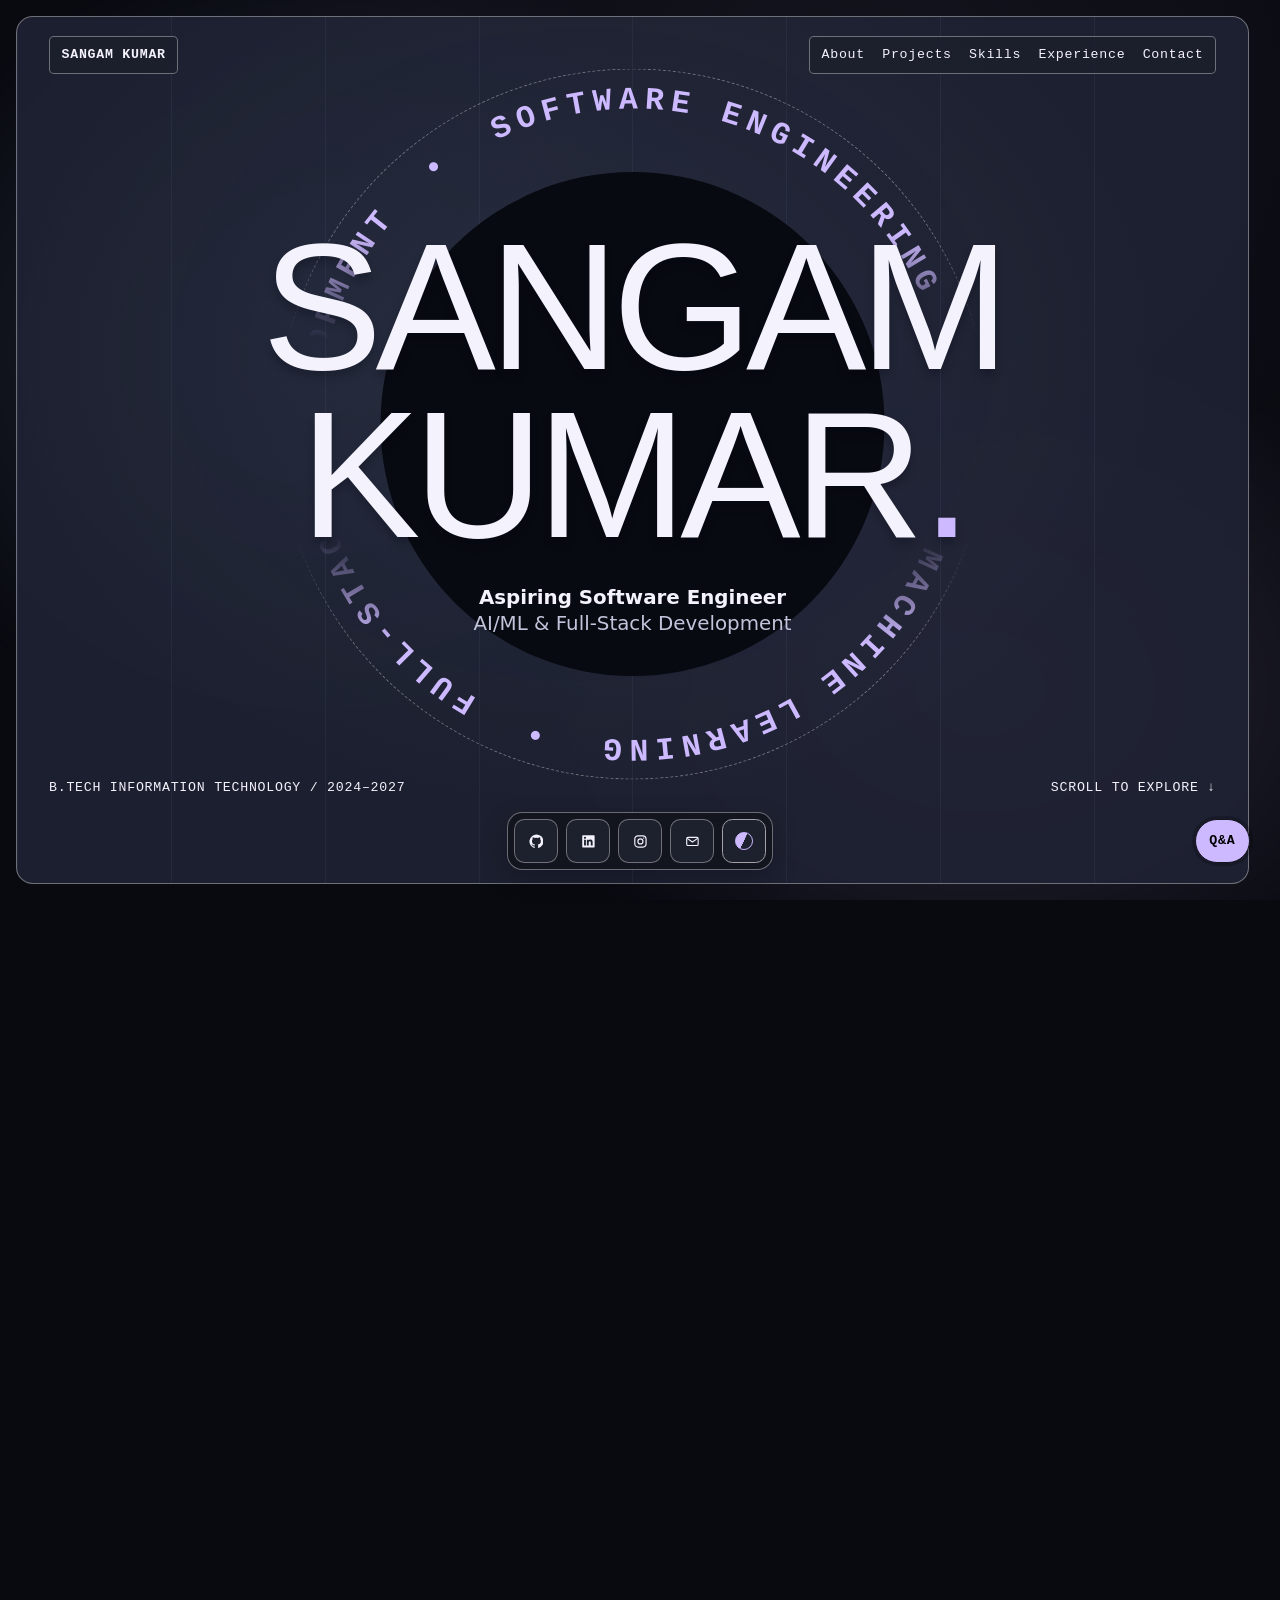
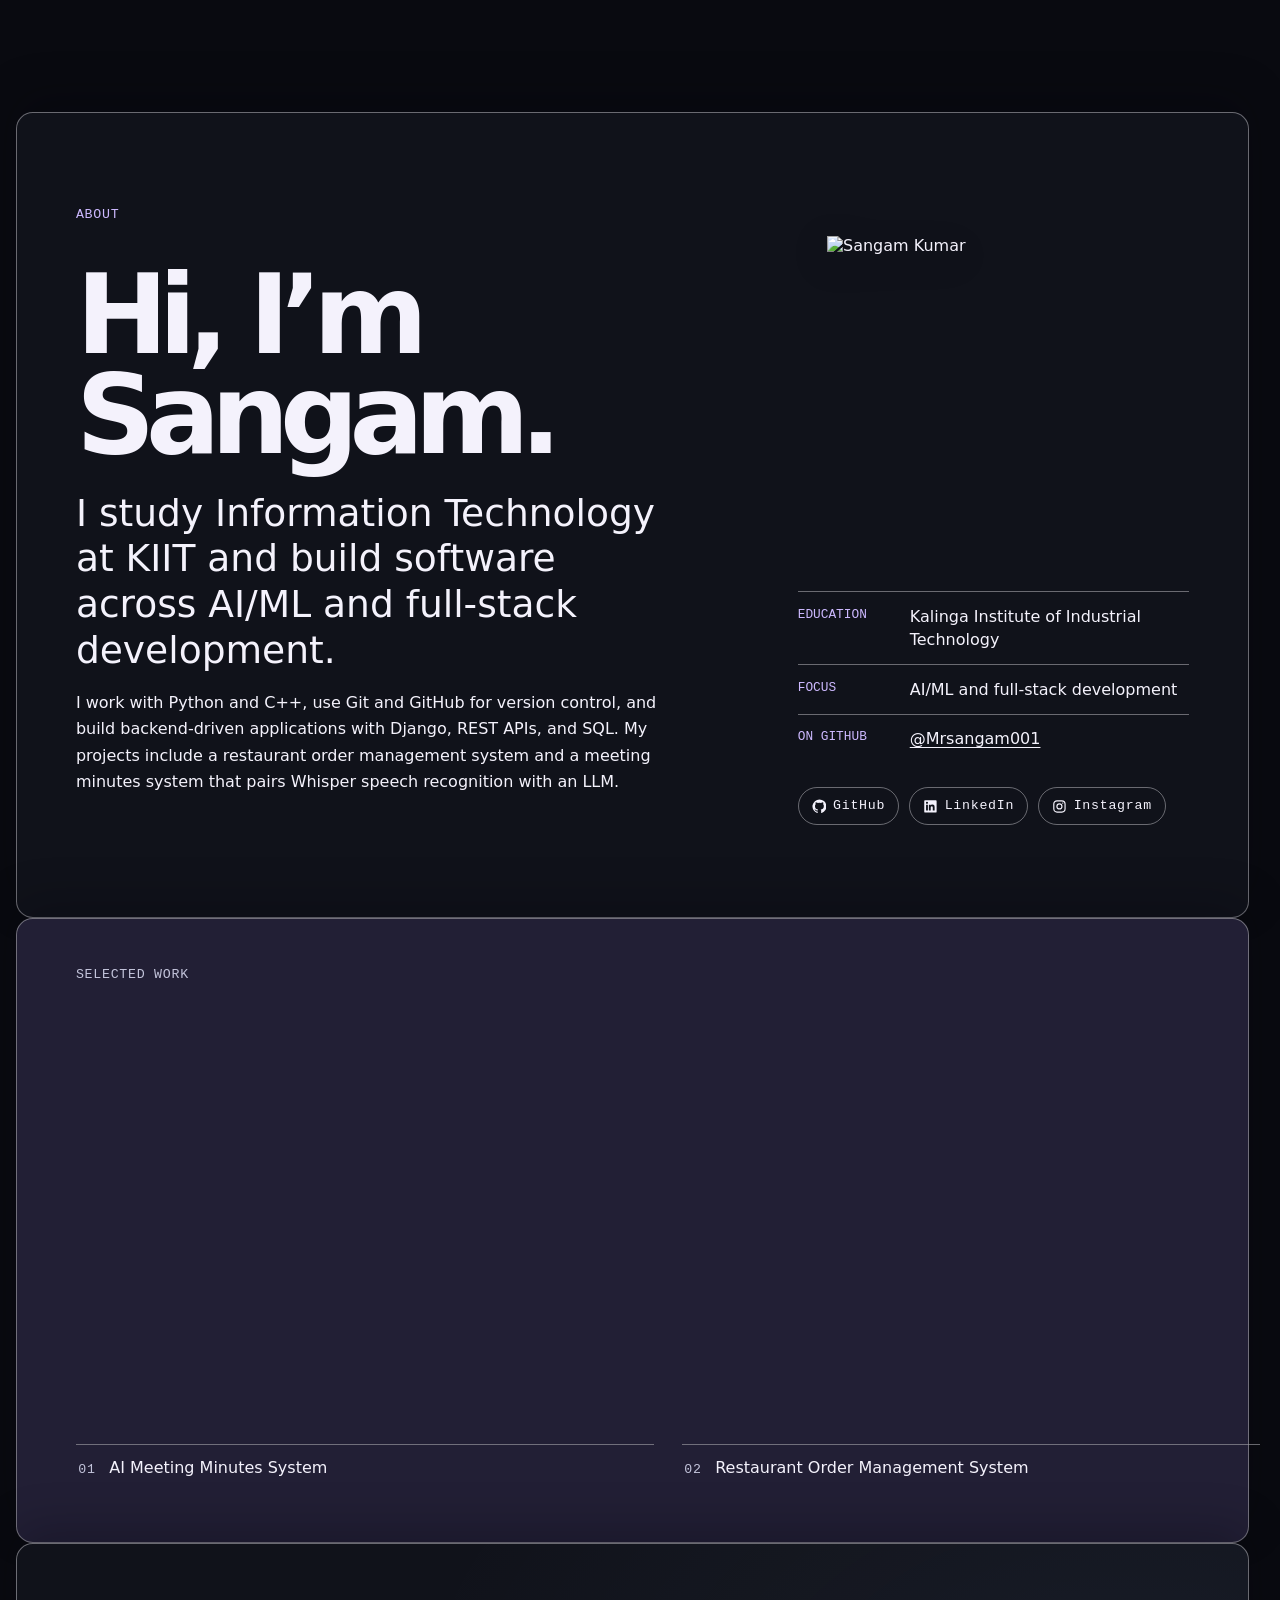
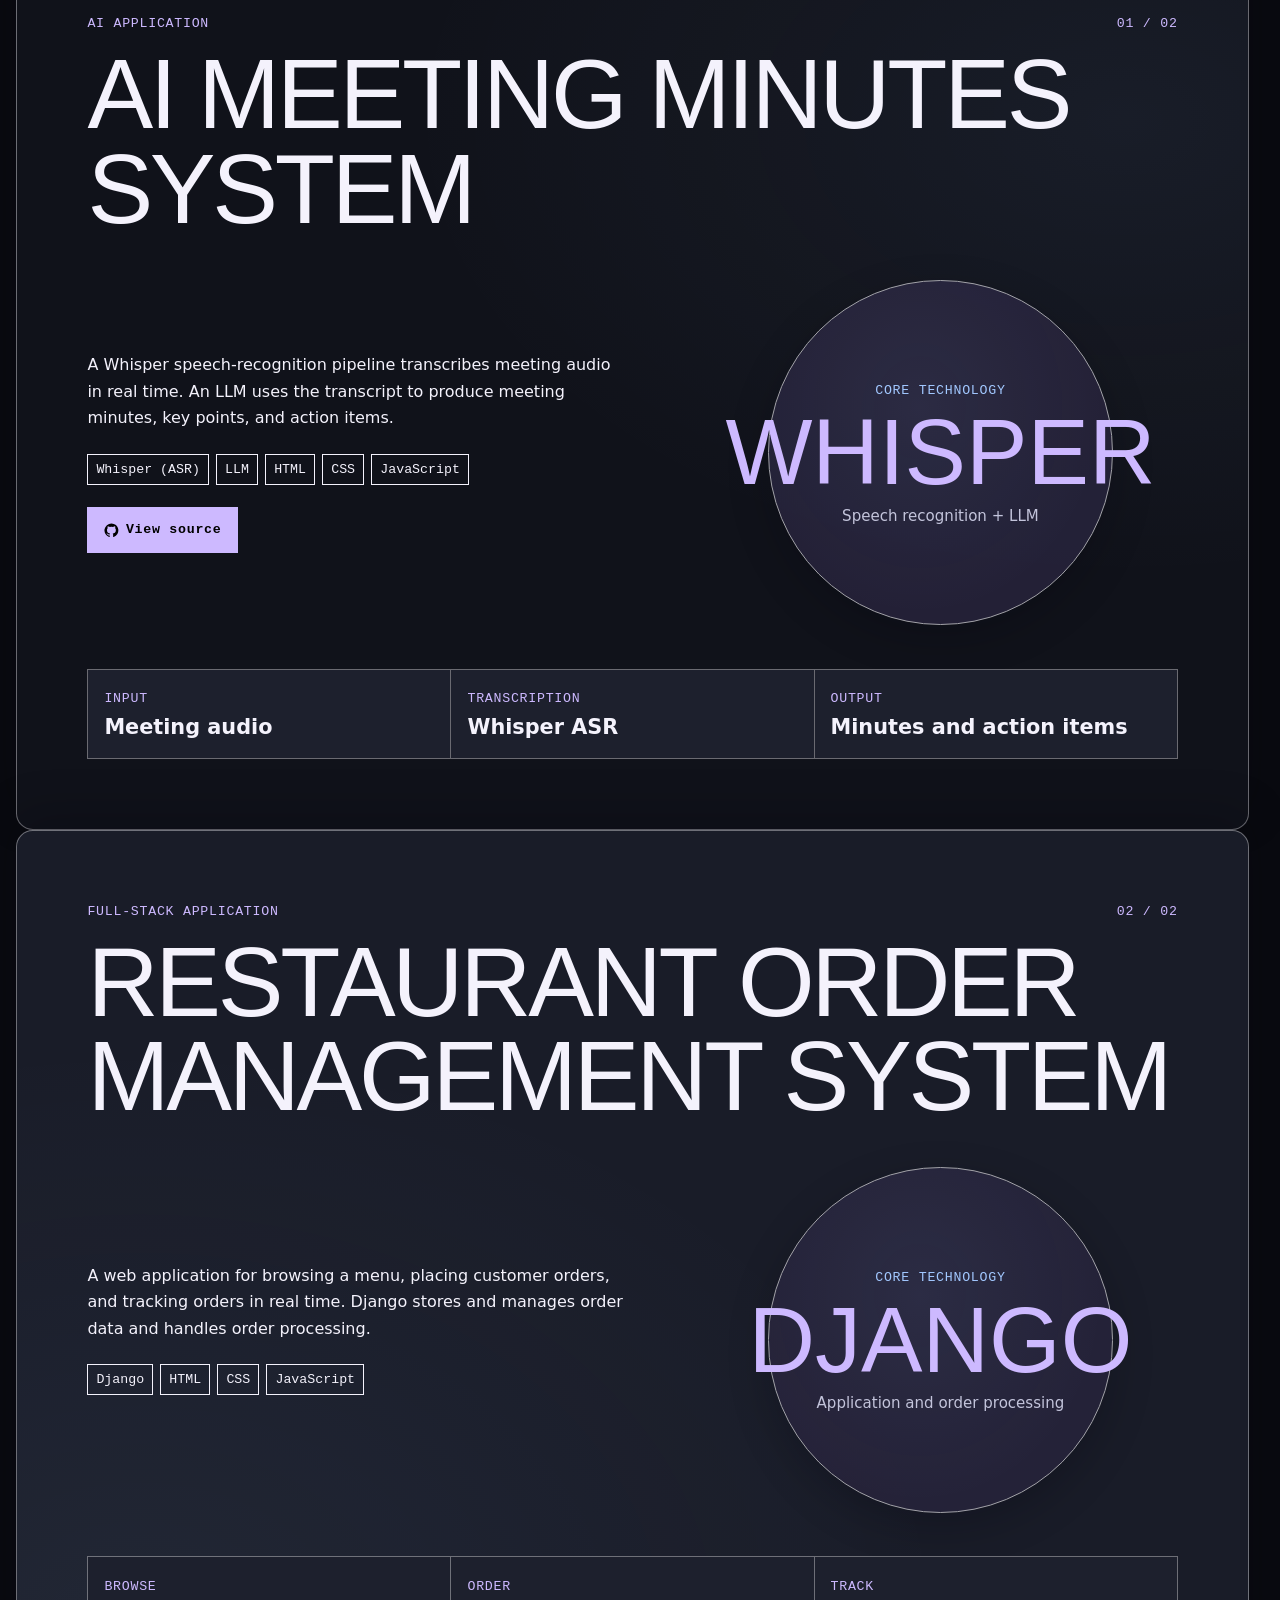
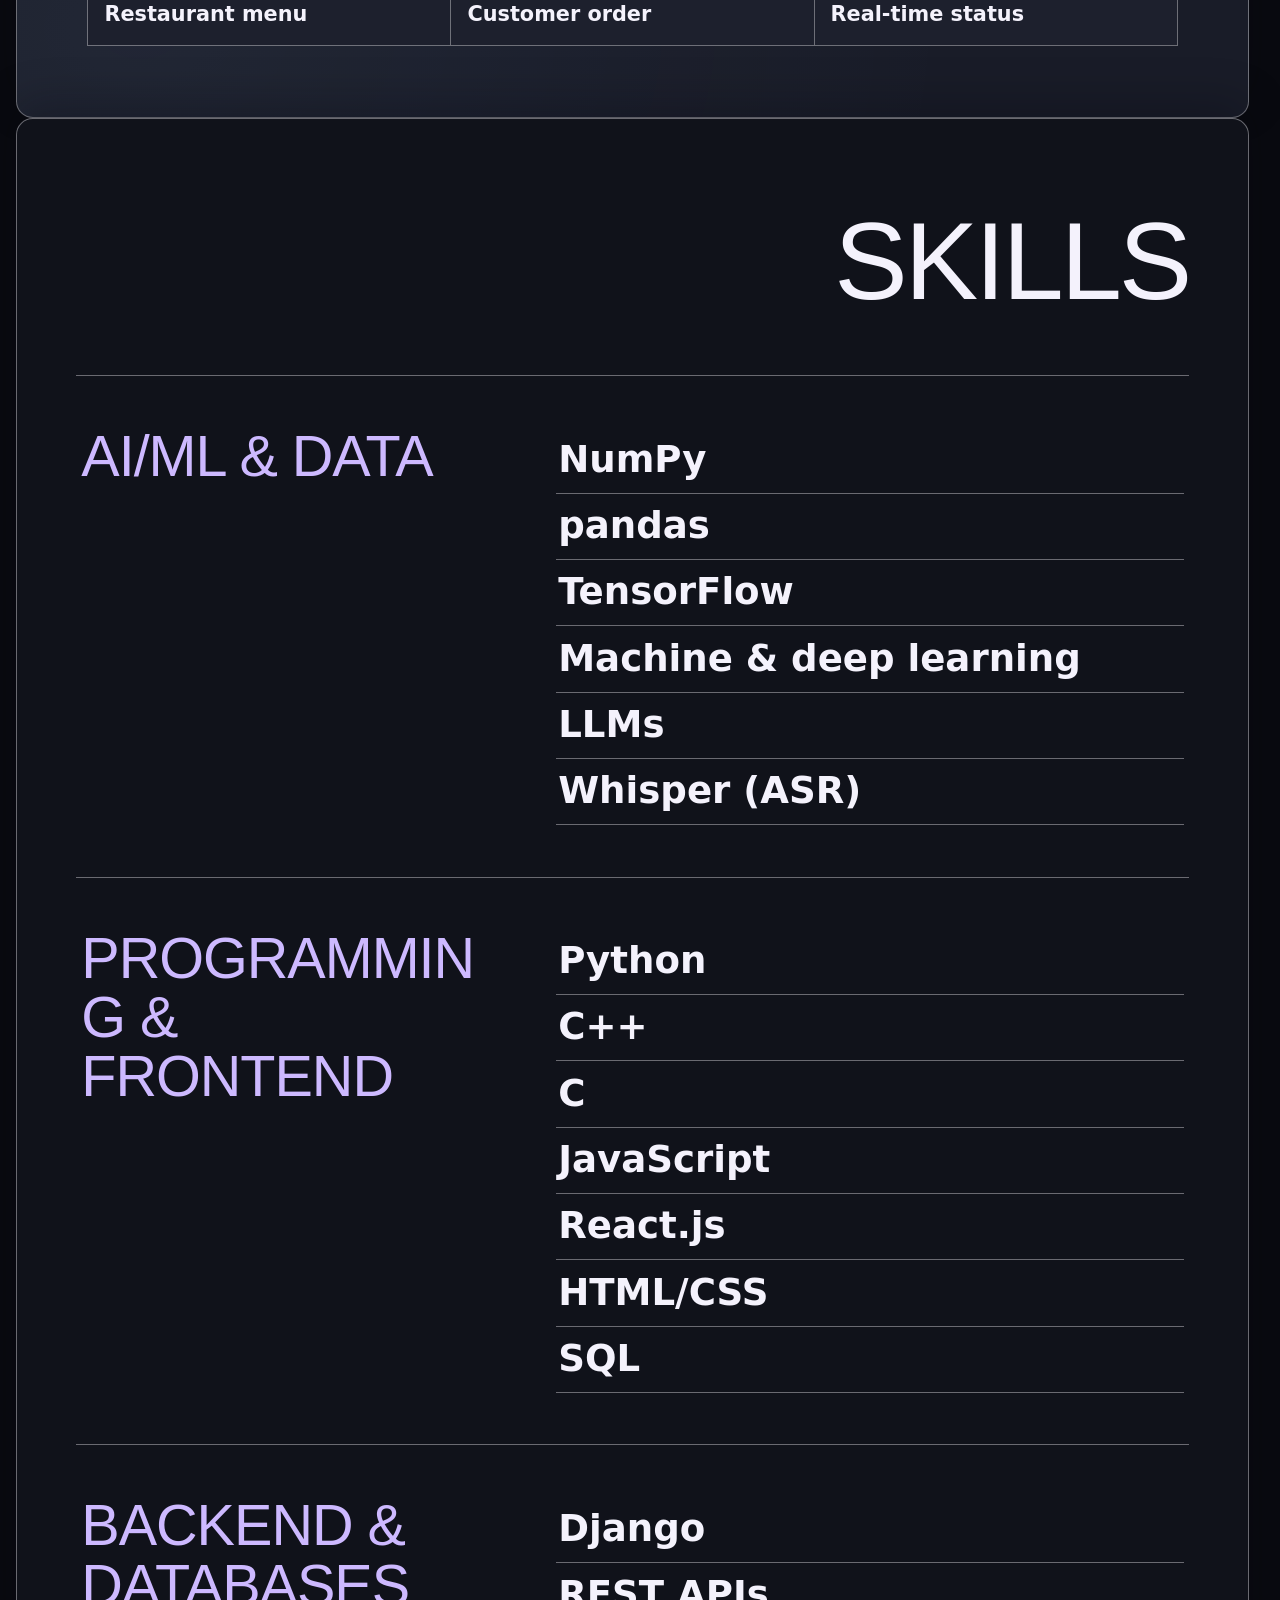
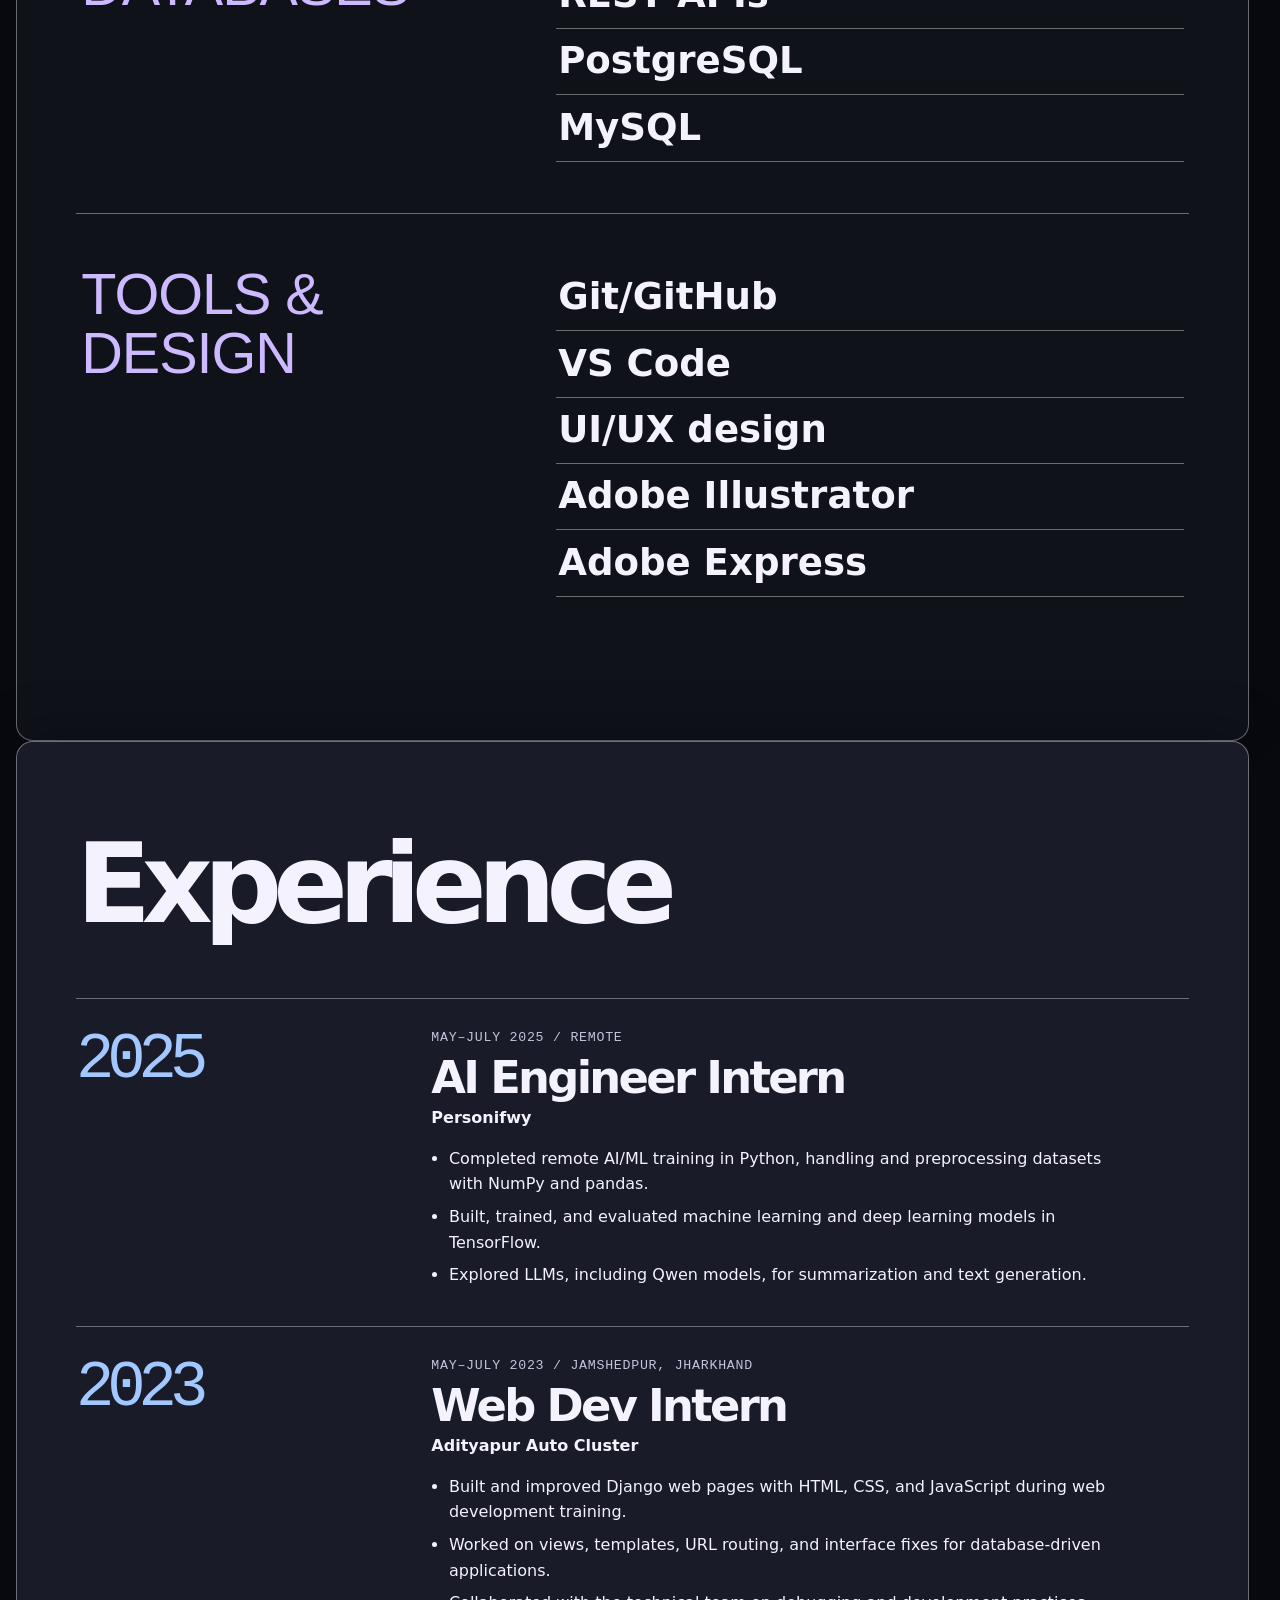
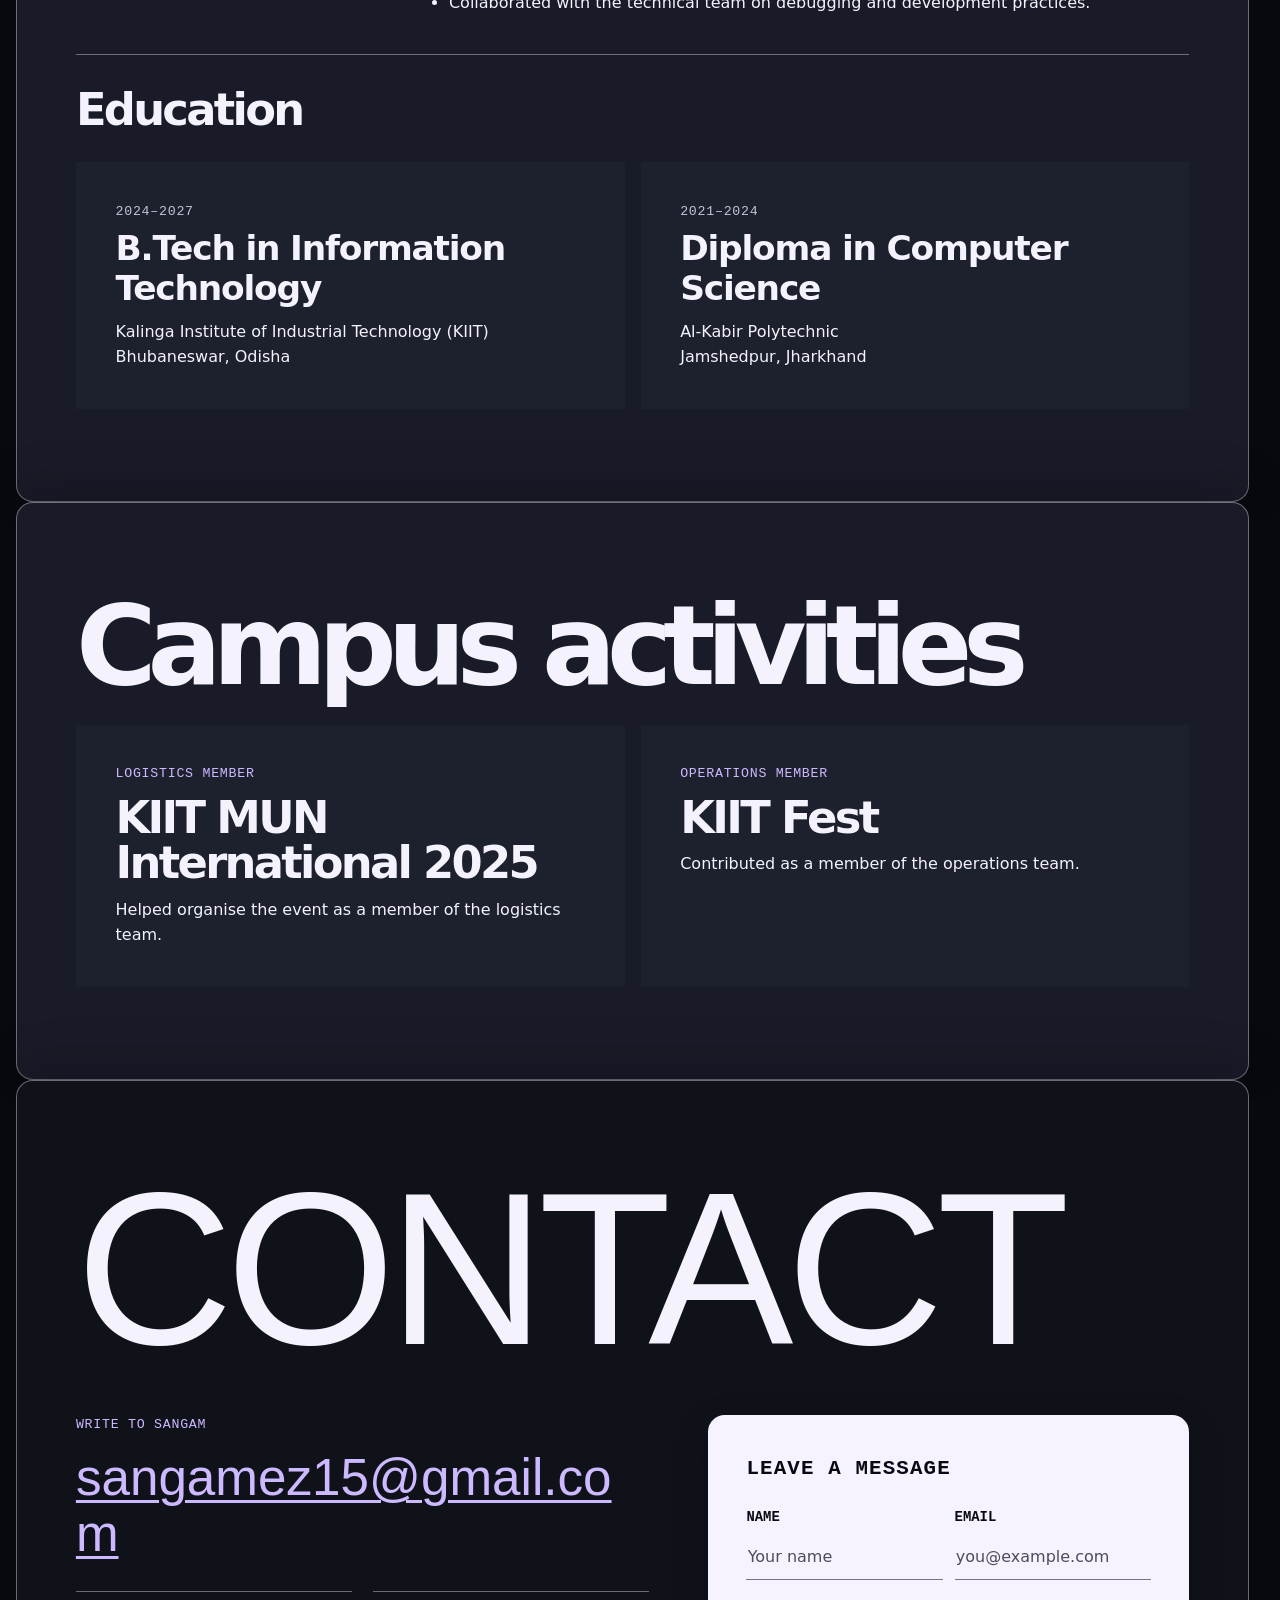
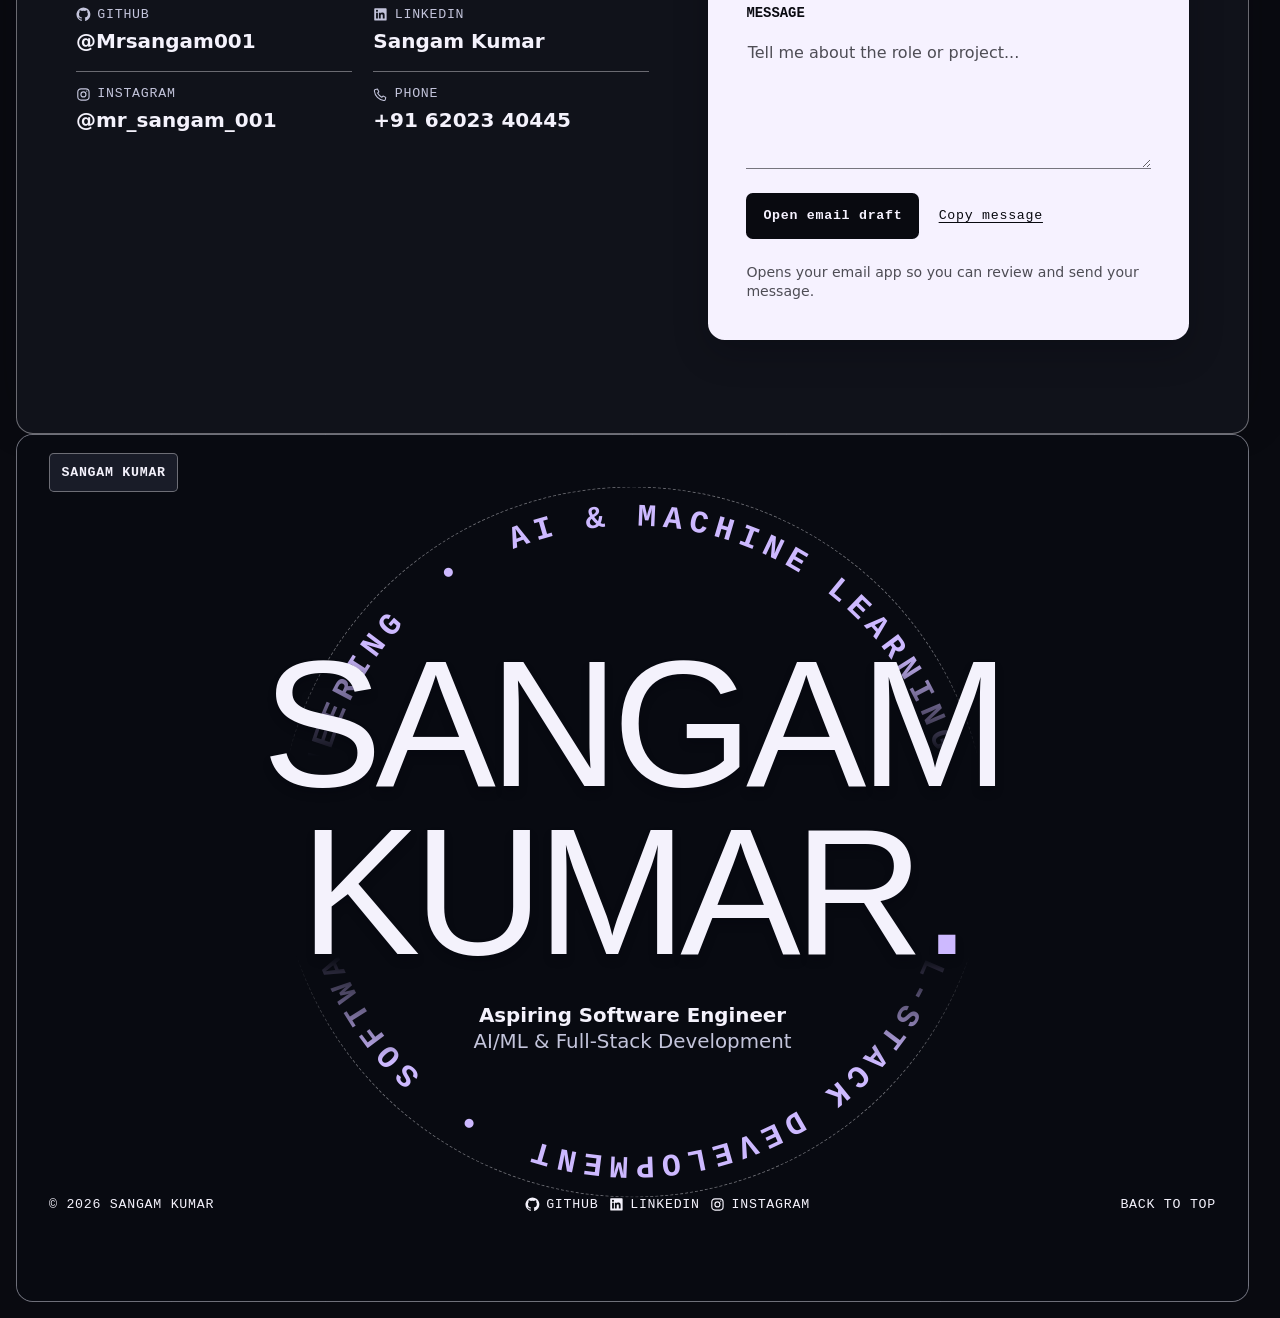
==== index.html @ 29f89be5 "Add files via upload" ====
<!doctype html>
<html lang="en">
<head>
  <meta charset="utf-8">
  <meta name="viewport" content="width=device-width, initial-scale=1, viewport-fit=cover">
  <meta name="theme-color" content="#090a10">
  <meta name="description" content="Portfolio of Sangam Kumar, an Information Technology student working on AI/ML and full-stack software.">
  <title>Sangam Kumar · Software Engineering Portfolio</title>
  <link rel="icon" type="image/png" href="favicon.png">
  <script src="theme-config.js"></script>
  <script src="theme-bootstrap.js"></script>
  <link rel="stylesheet" href="styles.css">
  <link rel="stylesheet" href="theme-settings.css">
  <script src="wallpaper-store.js" defer></script>
  <script src="wallpaper-palette.js" defer></script>
  <script src="animation-sound.js" defer></script>
  <script src="theme-settings.js" defer></script>
  <script src="music-player.js" defer></script>
  <script src="site.js" defer></script>
</head>
<body>
  <svg class="icon-definitions" xmlns="http://www.w3.org/2000/svg" aria-hidden="true">
    <symbol id="icon-github" viewBox="0 0 24 24">
      <path fill="currentColor" d="M12 .75A11.25 11.25 0 0 0 8.44 22.67c.56.1.77-.24.77-.54v-2.1c-3.13.68-3.79-1.33-3.79-1.33-.51-1.3-1.25-1.64-1.25-1.64-1.02-.7.08-.69.08-.69 1.13.08 1.72 1.16 1.72 1.16 1 1.72 2.63 1.22 3.27.93.1-.73.39-1.22.7-1.5-2.5-.29-5.13-1.25-5.13-5.56 0-1.23.44-2.23 1.15-3.01-.11-.29-.5-1.43.11-2.98 0 0 .95-.3 3.1 1.15a10.8 10.8 0 0 1 5.65 0c2.15-1.45 3.09-1.15 3.09-1.15.61 1.55.22 2.69.11 2.98.72.78 1.15 1.78 1.15 3.01 0 4.32-2.63 5.27-5.14 5.55.4.35.76 1.03.76 2.08v3.1c0 .3.2.65.78.54A11.25 11.25 0 0 0 12 .75Z"/>
    </symbol>
    <symbol id="icon-linkedin" viewBox="0 0 24 24">
      <path fill="currentColor" d="M20.45 2H3.55C2.7 2 2 2.67 2 3.5v17c0 .83.7 1.5 1.55 1.5h16.9c.86 0 1.55-.67 1.55-1.5v-17c0-.83-.69-1.5-1.55-1.5ZM7.92 18.74H4.96V9.19h2.96v9.55ZM6.44 7.88a1.72 1.72 0 1 1 0-3.44 1.72 1.72 0 0 1 0 3.44Zm12.32 10.86h-2.96v-4.65c0-1.11-.02-2.53-1.55-2.53-1.55 0-1.78 1.21-1.78 2.45v4.73H9.51V9.19h2.84v1.31h.04c.39-.75 1.36-1.54 2.8-1.54 3 0 3.57 1.98 3.57 4.55v5.23Z"/>
    </symbol>
    <symbol id="icon-instagram" viewBox="0 0 24 24">
      <rect x="2.9" y="2.9" width="18.2" height="18.2" rx="5.2" fill="none" stroke="currentColor" stroke-width="1.9"/>
      <circle cx="12" cy="12" r="4.05" fill="none" stroke="currentColor" stroke-width="1.9"/>
      <circle cx="17.35" cy="6.65" r="1.11" fill="currentColor"/>
    </symbol>
    <symbol id="icon-mail" viewBox="0 0 24 24">
      <rect x="2.75" y="5.5" width="18.5" height="13" rx="2.1" fill="none" stroke="currentColor" stroke-width="1.8"/>
      <path d="m3.5 7 8.5 6 8.5-6" fill="none" stroke="currentColor" stroke-width="1.8" stroke-linejoin="round"/>
    </symbol>
    <symbol id="icon-phone" viewBox="0 0 24 24">
      <path d="m4 4 3.2-.6 2.2 4.3-2 2.1a16.2 16.2 0 0 0 6.8 6.8l2-2 4.4 2.2L20 20a2.3 2.3 0 0 1-2.5 1.8A17.2 17.2 0 0 1 2.2 6.5 2.3 2.3 0 0 1 4 4Z" fill="none" stroke="currentColor" stroke-width="1.7" stroke-linejoin="round"/>
    </symbol>
  </svg>
  <div class="pointer-accent" aria-hidden="true" hidden></div>
  <div class="wallpaper-layer" aria-hidden="true"><div id="wallpaper-image"></div></div>
  <div class="theme-ambience" aria-hidden="true"></div>
  <a class="skip-link" href="#main">Skip to content</a>
  <main class="site-frame" id="main" tabindex="-1">
    <section class="hero-scene" id="top" aria-labelledby="name">
      <div class="hero" data-pointer-area>
        <header class="masthead">
          <a class="identity mono" href="#top">Sangam Kumar</a>
          <div class="masthead-actions">
            <nav class="desktop-nav mono" aria-label="Main navigation">
              <a href="#about">About</a>
              <a href="#projects">Projects</a>
              <a href="#skills">Skills</a>
              <a href="#experience">Experience</a>
              <a href="#contact">Contact</a>
            </nav>
            <details class="mobile-nav mono">
              <summary>Menu</summary>
              <nav aria-label="Mobile navigation">
                <a href="#about">About</a>
                <a href="#projects">Projects</a>
                <a href="#skills">Skills</a>
                <a href="#experience">Experience</a>
                <a href="#contact">Contact</a>
                <a class="social-link" href="https://github.com/Mrsangam001"><svg aria-hidden="true"><use href="#icon-github"></use></svg> GitHub</a>
                <a class="social-link" href="https://www.linkedin.com/in/sangam-kumar-7704ab2a8"><svg aria-hidden="true"><use href="#icon-linkedin"></use></svg> LinkedIn</a>
                <a class="social-link" href="https://www.instagram.com/mr_sangam_001/"><svg aria-hidden="true"><use href="#icon-instagram"></use></svg> Instagram</a>
              </nav>
            </details>
          </div>
        </header>
        <div class="hero-copy">
          <div class="hero-poster">
            <div class="hero-art" aria-hidden="true">
              <div class="hero-aperture"></div>
              <div class="hero-ring">
                <div class="ring-type" data-ring-text="SOFTWARE ENGINEERING  &bull;  AI &amp; MACHINE LEARNING  &bull;  FULL-STACK DEVELOPMENT  &bull;  "></div>
              </div>
            </div>
            <h1 id="name"><span>Sangam</span> <span>Kumar<span class="name-period" aria-hidden="true">.</span></span></h1>
          </div>
          <p class="hero-role">Aspiring Software Engineer<br><span>AI/ML &amp; Full-Stack Development</span></p>
        </div>
        <div class="hero-bottom mono">
          <span>B.Tech Information Technology <span class="year-range">/ 2024–2027</span></span>
          <a href="#about">Scroll to explore<span aria-hidden="true">&nbsp;↓</span></a>
        </div>
      </div>
    </section>

    <section class="chapter" id="about" aria-labelledby="about-title">
      <div class="about dark content-panel">
        <div class="section-label mono">About</div>
        <div class="about-grid">
          <div>
            <h2 id="about-title" class="section-title">Hi, I’m Sangam.</h2>
            <p class="lead">I study Information Technology at KIIT and build software across AI/ML and full-stack development.</p>
            <p>I work with Python and C++, use Git and GitHub for version control, and build backend-driven applications with Django, REST APIs, and SQL. My projects include a restaurant order management system and a meeting minutes system that pairs Whisper speech recognition with an LLM.</p>
          </div>
          <div class="about-side">
            <figure class="about-portrait">
              <img src="/assets/sangam-portrait.png" alt="Sangam Kumar" width="1254" height="1254" loading="eager" fetchpriority="high" decoding="async">
            </figure>
            <dl class="facts">
              <div><dt>Education</dt><dd>Kalinga Institute of Industrial Technology</dd></div>
              <div><dt>Focus</dt><dd>AI/ML and full-stack development</dd></div>
              <div><dt>On GitHub</dt><dd><a href="https://github.com/Mrsangam001">@Mrsangam001</a></dd></div>
            </dl>
            <nav class="link-row mono" aria-label="Professional profiles">
              <a class="social-link" href="https://github.com/Mrsangam001"><svg aria-hidden="true"><use href="#icon-github"></use></svg> GitHub</a>
              <a class="social-link" href="https://www.linkedin.com/in/sangam-kumar-7704ab2a8"><svg aria-hidden="true"><use href="#icon-linkedin"></use></svg> LinkedIn</a>
              <a class="social-link" href="https://www.instagram.com/mr_sangam_001/"><svg aria-hidden="true"><use href="#icon-instagram"></use></svg> Instagram</a>
            </nav>
          </div>
        </div>
      </div>
    </section>

    <section class="chapter" id="projects" aria-labelledby="projects-title">
      <div class="projects paper content-panel">
        <header class="project-entrance">
          <p class="section-label mono">Selected work</p>
          <h2 id="projects-title" class="project-title" aria-label="Projects"><span aria-hidden="true">P</span><span aria-hidden="true">r</span><span aria-hidden="true">o</span><span aria-hidden="true">j</span><span aria-hidden="true">e</span><span aria-hidden="true">c</span><span aria-hidden="true">t</span><span aria-hidden="true">s</span></h2>
          <nav aria-label="Project index" class="project-index">
            <a href="#meeting-minutes"><span class="mono">01</span> AI Meeting Minutes System</a>
            <a href="#restaurant-orders"><span class="mono">02</span> Restaurant Order Management System</a>
          </nav>
        </header>
      </div>
    </section>

    <section class="chapter project-chapter" id="meeting-minutes" aria-labelledby="meeting-title">
      <article class="project-panel content-panel" data-pointer-area>
        <header class="project-heading">
          <p class="mono project-type">AI application <span>01 / 02</span></p>
          <h3 id="meeting-title">AI Meeting Minutes System</h3>
        </header>
        <div class="project-copy">
          <p>A Whisper speech-recognition pipeline transcribes meeting audio in real time. An LLM uses the transcript to produce meeting minutes, key points, and action items.</p>
          <ul class="tags mono" aria-label="Technologies">
            <li>Whisper (ASR)</li><li>LLM</li><li>HTML</li><li>CSS</li><li>JavaScript</li>
          </ul>
          <a class="button mono social-link" href="https://github.com/Mrsangam001/AI_Meeting_Minutes"><svg aria-hidden="true"><use href="#icon-github"></use></svg> View source</a>
        </div>
        <figure class="project-emblem">
          <span class="mono">Core technology</span><strong>Whisper</strong><span>Speech recognition + LLM</span>
        </figure>
        <ol class="project-flow" aria-label="Meeting minutes workflow">
          <li><span class="mono">Input</span> Meeting audio</li>
          <li><span class="mono">Transcription</span> Whisper ASR</li>
          <li><span class="mono">Output</span> Minutes and action items</li>
        </ol>
      </article>
    </section>

    <section class="chapter project-chapter" id="restaurant-orders" aria-labelledby="restaurant-title">
      <article class="project-panel restaurant content-panel" data-pointer-area>
        <header class="project-heading">
          <p class="mono project-type">Full-stack application <span>02 / 02</span></p>
          <h3 id="restaurant-title">Restaurant Order Management System</h3>
        </header>
        <div class="project-copy">
          <p>A web application for browsing a menu, placing customer orders, and tracking orders in real time. Django stores and manages order data and handles order processing.</p>
          <ul class="tags mono" aria-label="Technologies">
            <li>Django</li><li>HTML</li><li>CSS</li><li>JavaScript</li>
          </ul>
        </div>
        <figure class="project-emblem">
          <span class="mono">Core technology</span><strong>Django</strong><span>Application and order processing</span>
        </figure>
        <ol class="project-flow" aria-label="Restaurant order workflow">
          <li><span class="mono">Browse</span> Restaurant menu</li>
          <li><span class="mono">Order</span> Customer order</li>
          <li><span class="mono">Track</span> Real-time status</li>
        </ol>
      </article>
    </section>

    <section class="chapter" id="skills" aria-labelledby="skills-title">
      <div class="skills dark content-panel">
        <h2 id="skills-title" class="section-title">Skills</h2>
        <div class="skill-grid" data-pointer-area>
          <section><h3 class="mono">AI/ML &amp; data</h3><ul><li>NumPy</li><li>pandas</li><li>TensorFlow</li><li>Machine &amp; deep learning</li><li>LLMs</li><li>Whisper (ASR)</li></ul></section>
          <section><h3 class="mono">Programming &amp; frontend</h3><ul><li>Python</li><li>C++</li><li>C</li><li>JavaScript</li><li>React.js</li><li>HTML/CSS</li><li>SQL</li></ul></section>
          <section><h3 class="mono">Backend &amp; databases</h3><ul><li>Django</li><li>REST APIs</li><li>PostgreSQL</li><li>MySQL</li></ul></section>
          <section><h3 class="mono">Tools &amp; design</h3><ul><li>Git/GitHub</li><li>VS Code</li><li>UI/UX design</li><li>Adobe Illustrator</li><li>Adobe Express</li></ul></section>
        </div>
      </div>
    </section>

    <section class="chapter" id="experience" aria-labelledby="experience-title">
      <div class="experience paper content-panel">
        <h2 id="experience-title" class="section-title">Experience</h2>
        <div class="timeline">
          <article class="timeline-entry">
            <p class="timeline-year mono" aria-hidden="true">2025</p>
            <div>
              <p class="mono date">May–July 2025 / Remote</p>
              <h3>AI Engineer Intern</h3>
              <p class="organization">Personifwy</p>
              <ul>
                <li>Completed remote AI/ML training in Python, handling and preprocessing datasets with NumPy and pandas.</li>
                <li>Built, trained, and evaluated machine learning and deep learning models in TensorFlow.</li>
                <li>Explored LLMs, including Qwen models, for summarization and text generation.</li>
              </ul>
            </div>
          </article>
          <article class="timeline-entry">
            <p class="timeline-year mono" aria-hidden="true">2023</p>
            <div>
              <p class="mono date">May–July 2023 / Jamshedpur, Jharkhand</p>
              <h3>Web Dev Intern</h3>
              <p class="organization">Adityapur Auto Cluster</p>
              <ul>
                <li>Built and improved Django web pages with HTML, CSS, and JavaScript during web development training.</li>
                <li>Worked on views, templates, URL routing, and interface fixes for database-driven applications.</li>
                <li>Collaborated with the technical team on debugging and development practices.</li>
              </ul>
            </div>
          </article>
        </div>
        <div class="education" id="education">
          <h3>Education</h3>
          <div class="education-grid">
            <article><p class="mono date">2024–2027</p><h4>B.Tech in Information Technology</h4><p>Kalinga Institute of Industrial Technology (KIIT)<br>Bhubaneswar, Odisha</p></article>
            <article><p class="mono date">2021–2024</p><h4>Diploma in Computer Science</h4><p>Al-Kabir Polytechnic<br>Jamshedpur, Jharkhand</p></article>
          </div>
        </div>
      </div>
    </section>

    <section class="chapter" id="activities" aria-labelledby="activities-title">
      <div class="achievements paper content-panel">
        <h2 class="section-title" id="activities-title">Campus activities</h2>
        <div class="activity-cards">
          <article><p class="mono">Logistics member</p><h3>KIIT MUN International 2025</h3><p>Helped organise the event as a member of the logistics team.</p></article>
          <article><p class="mono">Operations member</p><h3>KIIT Fest</h3><p>Contributed as a member of the operations team.</p></article>
        </div>
      </div>
    </section>

    <section class="chapter" id="contact" aria-labelledby="contact-title">
      <div class="contact dark content-panel">
        <h2 class="section-title contact-title" id="contact-title">Contact</h2>
        <div class="contact-grid">
          <div class="contact-direct">
            <p class="section-label mono">Write to Sangam</p>
            <a class="contact-email" href="mailto:sangamez15@gmail.com">sangamez15@gmail.com</a>
            <nav class="contact-links mono" aria-label="Contact links">
              <a href="https://github.com/Mrsangam001"><span class="social-link"><svg aria-hidden="true"><use href="#icon-github"></use></svg> GitHub</span><strong>@Mrsangam001</strong></a>
              <a href="https://www.linkedin.com/in/sangam-kumar-7704ab2a8"><span class="social-link"><svg aria-hidden="true"><use href="#icon-linkedin"></use></svg> LinkedIn</span><strong>Sangam Kumar</strong></a>
              <a href="https://www.instagram.com/mr_sangam_001/"><span class="social-link"><svg aria-hidden="true"><use href="#icon-instagram"></use></svg> Instagram</span><strong>@mr_sangam_001</strong></a>
              <a href="tel:+916202340445"><span class="social-link"><svg aria-hidden="true"><use href="#icon-phone"></use></svg> Phone</span><strong>+91 62023 40445</strong></a>
            </nav>
          </div>
          <form class="contact-form" id="contact-form" action="mailto:sangamez15@gmail.com" method="post" enctype="text/plain">
            <h3 class="mono">Leave a message</h3>
            <div class="paired-fields">
              <label>Name <input name="name" autocomplete="name" placeholder="Your name" required maxlength="100"></label>
              <label>Email <input name="email" type="email" autocomplete="email" placeholder="you@example.com" required maxlength="254"></label>
            </div>
            <label>Message <textarea name="message" rows="5" placeholder="Tell me about the role or project..." required maxlength="1800"></textarea></label>
            <div class="form-controls">
              <button class="button mono" type="submit">Open email draft</button>
              <button id="copy-message" class="text-button mono" type="button" hidden>Copy message</button>
            </div>
            <p class="form-note" id="form-status" role="status">Opens your email app so you can review and send your message.</p>
          </form>
        </div>
      </div>
    </section>

    <footer class="site-footer hero" id="end" aria-label="Closing panel" data-pointer-area>
      <div class="masthead"><span class="identity mono">Sangam Kumar</span></div>
      <div class="hero-copy" aria-hidden="true">
        <div class="hero-poster">
          <div class="hero-art" aria-hidden="true">
            <div class="hero-aperture"></div>
            <div class="hero-ring">
              <div class="ring-type" data-ring-text="SOFTWARE ENGINEERING  &bull;  AI &amp; MACHINE LEARNING  &bull;  FULL-STACK DEVELOPMENT  &bull;  "></div>
            </div>
          </div>
          <p class="poster-name"><span>Sangam</span> <span>Kumar<span class="name-period">.</span></span></p>
        </div>
        <p class="hero-role">Aspiring Software Engineer<br><span>AI/ML &amp; Full-Stack Development</span></p>
      </div>
      <div class="footer-bottom hero-bottom mono">
        <span>© 2026 Sangam Kumar</span>
        <nav aria-label="Footer">
          <a class="social-link" href="https://github.com/Mrsangam001"><svg aria-hidden="true"><use href="#icon-github"></use></svg> GitHub</a>
          <a class="social-link" href="https://www.linkedin.com/in/sangam-kumar-7704ab2a8"><svg aria-hidden="true"><use href="#icon-linkedin"></use></svg> LinkedIn</a>
          <a class="social-link" href="https://www.instagram.com/mr_sangam_001/"><svg aria-hidden="true"><use href="#icon-instagram"></use></svg> Instagram</a>
        </nav>
        <a href="#top">Back to top</a>
      </div>
    </footer>
  </main>

  <nav class="quick-dock mono" aria-label="Quick links and appearance">
    <a href="https://github.com/Mrsangam001" aria-label="GitHub" title="GitHub"><svg aria-hidden="true"><use href="#icon-github"></use></svg></a>
    <a href="https://www.linkedin.com/in/sangam-kumar-7704ab2a8" aria-label="LinkedIn" title="LinkedIn"><svg aria-hidden="true"><use href="#icon-linkedin"></use></svg></a>
    <a href="https://www.instagram.com/mr_sangam_001/" aria-label="Instagram" title="Instagram"><svg aria-hidden="true"><use href="#icon-instagram"></use></svg></a>
    <a href="mailto:sangamez15@gmail.com" aria-label="Email Sangam" title="Email Sangam"><svg aria-hidden="true"><use href="#icon-mail"></use></svg></a>
    <button class="theme-launch" type="button" data-theme-open aria-label="Theme settings" title="Theme settings" aria-haspopup="dialog" aria-controls="theme-settings" hidden><span class="theme-icon" aria-hidden="true"></span></button>
  </nav>
  <button class="question-launch mono" id="question-launch" type="button" aria-haspopup="dialog" aria-controls="portfolio-questions" hidden>Q&amp;A</button>
  <dialog class="theme-dialog" id="theme-settings" aria-labelledby="theme-heading" aria-describedby="theme-description">
    <form id="appearance-form">
      <header class="theme-header">
        <div>
          <h2 id="theme-heading">Appearance</h2>
          <p id="theme-description">Preview changes live. Apply to save them on this browser.</p>
        </div>
        <button class="theme-close" type="button" data-theme-close aria-label="Close appearance" autofocus>×</button>
      </header>
      <div class="theme-settings-body">
        <section aria-labelledby="preset-heading">
          <h3 id="preset-heading">Themes</h3>
          <div class="theme-gallery" id="theme-gallery" role="group" aria-label="Available themes"></div>
        </section>
        <section aria-labelledby="music-heading">
          <details class="theme-details" id="music-panel">
            <summary id="music-heading">Music player</summary>
            <div class="music-controls">
              <p class="track-name" id="music-track-name">Portfolio ambient instrumental</p>
              <audio id="portfolio-music" controls loop preload="none" src="assets/portfolio-ambient.wav" aria-labelledby="music-heading music-track-name"></audio>
              <div class="theme-file-row">
                <label class="theme-file">
                  Choose music
                  <input id="music-file" type="file" accept="audio/*,.m4a,.ogg,.opus,.wav,.mp3,.flac" aria-describedby="music-help">
                </label>
                <button class="theme-secondary" id="music-reset" type="button" hidden>Use default track</button>
              </div>
              <p class="theme-help" id="music-help">Audio files up to 20 MB. Your track is saved in this browser.</p>
              <p class="theme-help music-status" id="music-status" role="status"></p>
            </div>
          </details>
        </section>
        <section class="theme-wallpaper" aria-labelledby="wallpaper-heading">
          <div class="theme-section-heading">
            <h3 id="wallpaper-heading">Wallpaper</h3>
            <span id="palette-mode" class="palette-mode mono" hidden></span>
          </div>
          <figure class="wallpaper-preview">
            <img id="wallpaper-preview-image" alt="Selected wallpaper preview" hidden>
            <figcaption id="wallpaper-caption">No wallpaper selected</figcaption>
          </figure>
          <div class="theme-file-row">
            <label class="theme-file">
              <span id="wallpaper-upload-label">Upload wallpaper</span>
              <input type="file" id="wallpaper-upload" accept=".jpg,.jpeg,.png,.webp,image/jpeg,image/png,image/webp" aria-describedby="wallpaper-hint">
            </label>
            <button class="theme-secondary" id="wallpaper-remove" type="button" hidden>Remove</button>
            <button class="theme-secondary" id="wallpaper-restore" type="button" hidden>Restore site wallpaper</button>
          </div>
          <p class="theme-help" id="wallpaper-hint">JPG, PNG or WebP up to 12 MB. Images stay in this browser.</p>
          <details class="theme-details" id="wallpaper-controls">
            <summary>Wallpaper placement and effects</summary>
            <div class="theme-controls">
              <label class="theme-select">Fit <select data-wallpaper="fit"><option value="cover">Cover</option><option value="contain">Contain</option><option value="fill">Fill</option></select></label>
              <label class="theme-range"><span>Horizontal position <output></output></span><input type="range" min="0" max="100" data-wallpaper="x" data-unit="%"></label>
              <label class="theme-range"><span>Vertical position <output></output></span><input type="range" min="0" max="100" data-wallpaper="y" data-unit="%"></label>
              <label class="theme-range"><span>Scale <output></output></span><input type="range" min="75" max="180" data-wallpaper="scale" data-unit="%"></label>
              <label class="theme-range"><span>Blur <output></output></span><input type="range" min="0" max="20" data-wallpaper="blur" data-unit=" px"></label>
              <label class="theme-range"><span>Brightness <output></output></span><input type="range" min="40" max="145" data-wallpaper="brightness" data-unit="%"></label>
              <label class="theme-range"><span>Darkness overlay <output></output></span><input type="range" min="0" max="85" data-wallpaper="darkness" data-unit="%"></label>
              <label class="theme-range"><span>Wallpaper opacity <output></output></span><input type="range" min="0" max="100" data-wallpaper="opacity" data-unit="%"></label>
              <label class="theme-toggle"><input type="checkbox" data-wallpaper="parallax"> Parallax on scroll</label>
            </div>
          </details>
        </section>
        <section aria-labelledby="finish-heading">
          <h3 id="finish-heading">Colors and motion</h3>
          <div class="theme-controls">
            <label class="theme-range"><span>Glass transparency <output></output></span><input type="range" min="0" max="100" data-setting="glass" data-unit="%"></label>
            <label class="theme-range"><span>Animation intensity <output></output></span><input type="range" min="0" max="100" data-setting="motion" data-unit="%"></label>
            <label class="theme-toggle"><input type="checkbox" data-setting="animationSound" aria-describedby="animation-sound-help"> Animation sounds</label>
          </div>
          <p class="theme-help" id="animation-sound-help">Soft audio cues play during scroll transitions when motion is enabled.</p>
          <div class="theme-colors">
            <label>Accent <input type="color" data-color="accent" aria-label="Accent color"></label>
            <label>Text <input type="color" data-color="text" aria-label="Text color"></label>
            <label>Surface <input type="color" data-color="surface" aria-label="Surface color"></label>
          </div>
          <p class="theme-help">Colors may be adjusted for contrast. Setting animation to 0 turns motion off.</p>
          <button class="theme-secondary" id="theme-reset-preset" type="button">Reset current theme</button>
        </section>
      </div>
      <footer class="theme-footer">
        <p id="theme-status" class="theme-status" role="status" aria-live="polite"></p>
        <div class="theme-footer-actions">
          <button class="theme-secondary" id="theme-reset-all" type="button">Reset all customizations</button>
          <button class="button theme-apply" type="submit">Apply theme</button>
        </div>
      </footer>
    </form>
  </dialog>
  <dialog class="question-dialog" id="portfolio-questions" aria-labelledby="question-title">
    <div class="dialog-head">
      <h2 id="question-title">Portfolio Q&amp;A</h2>
      <form method="dialog"><button class="text-button mono" type="submit">Close</button></form>
    </div>
    <p>Answers are based on Sangam’s résumé.</p>
    <div class="question-options">
      <button type="button" data-answer="stack" aria-pressed="false">What does Sangam work with?</button>
      <button type="button" data-answer="projects" aria-pressed="false">What has Sangam built?</button>
      <button type="button" data-answer="experience" aria-pressed="false">Where has Sangam interned?</button>
      <button type="button" data-answer="contact" aria-pressed="false">How can I get in touch?</button>
    </div>
    <p class="answer" id="question-answer" aria-live="polite"></p>
  </dialog>
</body>
</html>
---- styles.css ----
@font-face {
  font-family: Anton;
  src: url('assets/Anton-Regular.ttf') format('truetype');
  font-style: normal;
  font-weight: 400;
  font-display: swap;
}

:root {
  color-scheme: dark;
  --background: var(--tone-base, #090a10);
  --surface: var(--tone-surface, #12141c);
  --raised: var(--tone-raised, #1d202d);
  --feature: var(--tone-feature, #27243c);
  --hero-tone: var(--tone-hero, #202435);
  --spot: var(--tone-spot, #080a11);
  --text: var(--tone-text, #f4f2fc);
  --muted: var(--tone-muted, #c3c4db);
  --accent: var(--tone-accent, #cbb7ff);
  --secondary: var(--tone-secondary, #a2c8ff);
  --on-accent: var(--tone-on, #000000);
  --edge: var(--tone-edge, #818299);
  --form: var(--tone-form, #f5f0ff);
  --form-ink: var(--tone-formInk, #090a10);
  --form-muted: var(--tone-formMuted, #434150);
  --form-edge: var(--tone-formEdge, #626070);
  --line: color-mix(in srgb, var(--edge) 62%, transparent);
  --surface-glass: color-mix(in srgb, var(--surface) var(--glass-opacity, 86%), transparent);
  --raised-glass: color-mix(in srgb, var(--raised) var(--glass-opacity, 86%), transparent);
  --feature-glass: color-mix(in srgb, var(--feature) var(--glass-opacity, 86%), transparent);
  --hero-glass: color-mix(in srgb, var(--hero-tone) var(--glass-opacity, 86%), transparent);
  --mist: color-mix(in srgb, var(--secondary) 6%, transparent);
  --shadow: rgb(5 6 13 / .23);
  --site-width: 1800px;
  --frame-inset: clamp(.5rem, 1.25vw, 1.25rem);
  --frame-top: max(var(--frame-inset), env(safe-area-inset-top, 0px));
  --frame-bottom: max(var(--frame-inset), env(safe-area-inset-bottom, 0px));
  --frame-sides: max(var(--frame-inset), env(safe-area-inset-left, 0px), env(safe-area-inset-right, 0px));
  --stage-height: calc(100svh - var(--frame-top) - var(--frame-bottom));
  --control-gap: clamp(.625rem, 1.2vw, .875rem);
  --control-size: 2.75rem;
  --dock-padding: .375rem;
  --dock-height: calc(var(--control-size) + 2 * (var(--dock-padding) + 1px));
  --dock-bottom: calc(var(--frame-bottom) + var(--control-gap));
  --dock-space: calc(var(--dock-height) + var(--control-gap));
  --question-offset: calc((var(--dock-height) - var(--control-size)) / 2);
  --control-reserve: calc(var(--dock-bottom) - var(--frame-bottom) + var(--dock-space));
  --padding: clamp(1.25rem, 4.6vw, 4.75rem);
  --mono: ui-monospace, 'Cascadia Mono', Consolas, monospace;
  --sans: 'Segoe UI', system-ui, sans-serif;
  --display: Impact, Anton, 'Arial Narrow', 'Arial Black', sans-serif;
  font-family: var(--sans);
  color: var(--text);
  background: var(--background);
}

*, *::before, *::after { box-sizing: border-box; }
html { scroll-behavior: smooth; }
body { margin: 0; }
html { scrollbar-color: var(--edge) var(--background); }
h1, h2, h3, h4, p, figure { margin: 0; }
a { color: inherit; text-underline-offset: .2em; }
button, input, textarea, select { font: inherit; }
button { cursor: pointer; }
[hidden] { display: none !important; }
:focus-visible { outline: 3px solid var(--accent); outline-offset: 5px; }
:target { scroll-margin-top: 1rem; }
.mono { font-family: var(--mono); font-size: .83rem; line-height: 1.45; letter-spacing: .055em; }
.paper { background: var(--feature-glass); color: var(--text); }
.dark { background: var(--surface-glass); color: var(--text); }
.site-frame { position: relative; z-index: 1; max-width: var(--site-width); margin: auto; padding: var(--frame-top) var(--frame-sides) var(--frame-bottom); }
.skip-link { position: fixed; top: .5rem; left: .5rem; z-index: 10; padding: .75rem; background: var(--accent); color: var(--on-accent); transform: translateY(-150%); }
.skip-link:focus { transform: none; }

.hero-scene { position: relative; z-index: 0; }
.site-frame { --overlap: clamp(9rem, 51svh, 32rem); }
.hero-scene[data-animated] { min-height: calc(var(--stage-height) + 92svh); }
.site-frame[data-stacked] .hero-scene[data-animated] { min-height: calc(var(--stage-height) + 92svh + var(--overlap)); }
.site-frame[data-stacked] .hero-scene { margin-block-end: calc(-1 * var(--overlap)); }
.hero-scene[data-animated] .hero {
  position: sticky;
  top: var(--frame-top);
  height: var(--stage-height);
  min-height: 0;
}
.hero {
  --scene-radius: 28vmin;
  --art-center: 47%;
  --ring-radius: min(36vmin, 26rem);
  --ring-size: clamp(.83rem, 3.5vmin, 2.7rem);
  min-height: max(31rem, var(--stage-height));
  display: grid;
  grid-template-rows: auto 1fr auto;
  padding: 0 clamp(.85rem, 2.5vw, 2.75rem);
  position: relative;
  isolation: isolate;
  overflow: clip;
  border: 1px solid var(--line);
  border-radius: 1.05rem;
  background-color: var(--hero-glass);
  background-image: radial-gradient(ellipse at 46% 39%, var(--mist), transparent 62%),
                    repeating-linear-gradient(90deg, var(--mist) 0 1px, transparent 1px 12.5%);
}
.masthead, .hero-bottom, .footer-bottom { display: flex; align-items: center; justify-content: space-between; gap: 1rem; }
.masthead { min-height: 4.75rem; position: relative; z-index: 2; }
.identity, .desktop-nav, .mobile-nav summary { background: var(--raised-glass); border: 1px solid var(--line); padding: .55rem .72rem; border-radius: .3rem; }
.identity { font-weight: 700; text-decoration: none; text-transform: uppercase; }
.desktop-nav, .link-row, .footer-bottom nav { display: flex; gap: clamp(.8rem, 2.5vw, 2.5rem); }
.desktop-nav { gap: clamp(.75rem, 1.35vw, 1.5rem); }
.link-row, .footer-bottom nav { flex-wrap: wrap; gap: .65rem; }
.icon-definitions { position: absolute; inline-size: 0; block-size: 0; overflow: hidden; }
.social-link { display: inline-flex; align-items: center; gap: .5em; }
:is(.quick-dock a, .social-link) > svg { width: 1.12em; height: 1.12em; flex: 0 0 auto; }
.desktop-nav a, .hero-bottom a, .footer-bottom a, .contact-links a { text-decoration: none; }
.desktop-nav a:hover, .hero-bottom a:hover, .footer-bottom a:hover, .contact-links a:hover { text-decoration: underline; }
.mobile-nav { display: none; }
.hero-copy {
  align-self: center;
  min-width: 0;
  text-align: center;
  color: var(--text);
}
.hero-copy :is(h1, .poster-name, .hero-role) { translate: 0 var(--title-shift, 0px); }
:is(.hero h1, .poster-name) {
  font-family: var(--display);
  font-size: clamp(3.5rem, min(14.1vw, 39svh), 19.5rem);
  font-weight: 400;
  letter-spacing: -.038em;
  line-height: .93;
  text-transform: uppercase;
  text-shadow: 0 .035em .05em var(--shadow);
}
:is(.hero h1, .poster-name) > span { display: inline-block; }
.name-period { color: var(--accent); margin-left: .025em; }
.hero-role { font-size: clamp(1rem, 1.55vw, 1.5rem); font-weight: 650; line-height: 1.32; margin-top: clamp(.85rem, 3vh, 1.65rem); }
.hero-role span { color: var(--muted); font-weight: 400; }
.hero-bottom {
  text-transform: uppercase;
  color: var(--text);
  padding-block: .65rem calc(var(--control-reserve) + var(--question-reserve, 0px));
}
.hero-bottom :focus-visible { outline-color: var(--accent); }
.year-range { white-space: nowrap; }

.hero-art {
  position: absolute;
  inset: 0;
  z-index: -1;
  pointer-events: none;
}
.hero-aperture {
  position: absolute;
  inset: 0;
  background: var(--spot);
  clip-path: circle(var(--scene-radius) at 50% var(--art-center));
}
html[data-wallpaper] .hero-aperture { opacity: .60; }
.hero-ring {
  position: absolute;
  left: 50%;
  top: var(--art-center);
  width: calc(var(--ring-radius) * 2 + var(--ring-size) * 2);
  aspect-ratio: 1;
  translate: -50% -50%;
  mask-image: linear-gradient(#000 0 23%, #0000 38% 66%, #000 81%);
}
.hero-ring::before, .ring-type { position: absolute; inset: 0; }
.hero-ring::before {
  content: '';
  border: 1px dashed var(--line);
  border-radius: 50%;
}
.ring-type {
  color: var(--accent);
  font: 650 var(--ring-size)/1 var(--mono);
  rotate: var(--ring-turn, -24deg);
}
.ring-type span {
  position: absolute;
  top: 50%;
  left: 50%;
  white-space: pre;
  transform: translate(-50%, -50%) rotate(var(--ring-angle)) translateY(calc(-1 * var(--ring-radius)));
}

.about-grid[data-entered], .project-copy[data-entered] {
  animation: content-in .65s cubic-bezier(.18, .75, .28, 1) both;
}
:is(.about-grid, .project-copy)[data-entered]:focus-within { animation: none; }
@keyframes content-in {
  from { opacity: .55; transform: translateY(1.5rem); }
  to { opacity: 1; transform: translateY(0); }
}

.chapter { position: relative; z-index: 1; }
.chapter > .content-panel {
  padding: clamp(3rem, 7.2vw, 7.25rem) var(--padding);
  min-height: 56svh;
  border: 1px solid var(--line);
  border-radius: 1.05rem;
  box-shadow: 0 -1rem 2.8rem var(--shadow);
}
.site-frame[data-stacked] .chapter[data-measured] { margin-block-end: calc(-1 * var(--overlap)); }
.site-frame[data-stacked] .chapter[data-measured]::after { content: ''; display: block; block-size: var(--overlap); }
.site-frame[data-stacked] .chapter[data-measured] > .content-panel {
  position: sticky;
  top: min(var(--frame-top), calc(100svh - var(--frame-bottom) - var(--panel-height)));
}
.site-frame[data-stacked]:has(:focus-visible) .chapter[data-measured] > .content-panel { position: relative; top: auto; }
.chapter .paper:not(.projects) { background: var(--raised-glass); color: var(--text); }
.section-label { color: var(--muted); text-transform: uppercase; margin-bottom: .7rem; }
.dark .section-label, .dark .date { color: var(--accent); }
.section-title {
  font-size: clamp(3rem, 8.6vw, 8.75rem);
  font-weight: 900;
  letter-spacing: -.084em;
  line-height: .91;
  overflow-wrap: anywhere;
}
.section-head { display: flex; align-items: end; justify-content: space-between; gap: 2rem; margin-bottom: clamp(2rem, 5vw, 4.5rem); }
.chapter > .about { min-height: 73svh; }
.about-grid { display: grid; grid-template-columns: 1.55fr 1fr; gap: clamp(2rem, 9vw, 9rem); align-items: end; }
.about-grid p { max-width: 63ch; line-height: 1.65; }
.about-grid .lead { font-size: clamp(1.3rem, 3vw, 2.35rem); line-height: 1.22; margin: 1.6rem 0 1rem; max-width: 31ch; }
.facts { margin: 0 0 1.25rem; }
.facts div { padding: .8rem 0; border-top: 1px solid var(--line); display: grid; grid-template-columns: 6.25rem 1fr; gap: .75rem; }
.facts dt { font: .8rem/1.5 var(--mono); color: var(--accent); text-transform: uppercase; }
.facts dd { margin: 0; line-height: 1.45; }
.link-row { margin-top: 1.5rem; }
.link-row a { text-decoration: none; border: 1px solid var(--line); border-radius: 2rem; padding: .5rem .8rem; }
.link-row a:hover { color: var(--accent); border-color: var(--accent); }

.chapter > .projects {
  background: var(--feature-glass);
  color: var(--text);
  padding: clamp(1.5rem, 3.6vw, 3.5rem) var(--padding);
}
.project-entrance {
  display: grid;
  grid-template-rows: auto 1fr auto;
  gap: clamp(1rem, 4svh, 2.75rem);
  min-height: clamp(20rem, 59svh, 41rem);
}
.projects .section-label { color: var(--muted); }
.project-title {
  display: flex;
  justify-content: space-between;
  align-self: end;
  overflow: clip;
  color: var(--text);
  font: 400 clamp(3rem, min(18.3vw, 36svh), 22rem)/.98 var(--display);
  letter-spacing: -.035em;
  text-transform: uppercase;
}
.project-title > span {
  --rise: clamp(0, calc((var(--project-enter, 1) - var(--delay, 0)) * 2.15), 1);
  transform: translateY(calc((1 - var(--rise)) * var(--drop, 90%)));
}
.project-index { display: grid; grid-template-columns: repeat(2, minmax(0, 1fr)); gap: .5rem 1.75rem; }
.project-index a {
  text-decoration: none;
  display: flex;
  gap: .85rem;
  align-items: baseline;
  border-top: 1px solid var(--line);
  min-height: 3.25rem;
  padding: .85rem .15rem;
  transition: padding-left .18s ease, background .18s ease;
}
.project-index a:hover, .project-index a:focus-visible { background: var(--raised); padding-left: .6rem; outline-color: var(--accent); }
.project-index span { color: var(--muted); }
.project-chapter > .project-panel {
  background: radial-gradient(ellipse at 90% 20%, var(--mist), transparent 46%), var(--surface-glass);
  color: var(--text);
  padding: clamp(2rem, 5.5vw, 5rem);
  display: grid;
  grid-template-columns: minmax(0, 1fr) minmax(13rem, .88fr);
  gap: clamp(1.4rem, 3.4vw, 3.7rem) clamp(1.7rem, 6vw, 5.5rem);
  align-items: center;
  min-height: clamp(26rem, 77svh, 50rem);
  isolation: isolate;
}
.project-chapter:target > .project-panel { border-color: var(--accent); }
.project-chapter > .restaurant { background: radial-gradient(ellipse at 10% 90%, var(--mist), transparent 52%), var(--raised-glass); }
.project-panel::before {
  content: '';
  position: absolute;
  inset: 0;
  z-index: -1;
  border-radius: inherit;
  pointer-events: none;
  background: radial-gradient(circle 17rem at var(--pointer-x, 50%) var(--pointer-y, 50%), var(--mist), transparent 85%);
  opacity: 0;
  transition: opacity .25s;
}
.project-panel[data-pointer-active]::before { opacity: 1; }
.project-heading { grid-column: 1 / -1; }
.project-type { display: flex; flex-wrap: wrap; justify-content: space-between; gap: .45rem; text-transform: uppercase; margin-bottom: .85rem; color: var(--accent); }
.project-panel h3 {
  font: 400 clamp(2.15rem, 7.7vw, 8.75rem)/.96 var(--display);
  letter-spacing: -.033em;
  text-transform: uppercase;
  overflow-wrap: anywhere;
}
.project-panel p:not(.project-type) { margin-top: 1.2rem; line-height: 1.65; max-width: 55ch; }
.project-copy p:first-child { margin-top: 0; }
.project-emblem {
  display: grid;
  place-content: center;
  gap: .6rem;
  justify-self: center;
  width: min(100%, clamp(13rem, 27vw, 25rem));
  aspect-ratio: 1;
  padding: 1rem;
  text-align: center;
  border: 1px solid var(--edge);
  border-radius: 50%;
  background: radial-gradient(ellipse at 44% 37%, var(--mist), transparent 68%), var(--feature-glass);
  box-shadow: 0 .85rem 2.5rem var(--shadow);
  transition: translate .2s ease-out;
}
.project-panel[data-pointer-active] .project-emblem { translate: var(--orb-x, 0px) var(--orb-y, 0px); }
.project-emblem .mono { color: var(--secondary); text-transform: uppercase; }
.project-emblem strong { color: var(--accent); font: 400 clamp(2.5rem, 7.2vw, 7.1rem)/.95 var(--display); text-transform: uppercase; }
.project-emblem span:last-child { color: var(--muted); font-size: clamp(.72rem, 1.2vw, .94rem); }
.tags { margin: 1.4rem 0; padding: 0; display: flex; flex-wrap: wrap; gap: .45rem; list-style: none; letter-spacing: 0; }
.tags li { border: 1px solid currentColor; padding: .3rem .5rem; }
.button {
  border: 1px solid transparent;
  background: var(--accent);
  color: var(--on-accent);
  display: inline-flex;
  min-height: 2.85rem;
  align-items: center;
  justify-content: center;
  padding: .65rem 1rem;
  text-decoration: none;
  font-weight: 700;
  transition: background .18s ease, color .18s ease, border-color .18s ease;
}
.button:hover { background: var(--surface); color: var(--text); border-color: var(--accent); }
.project-flow {
  grid-column: 1 / -1;
  display: grid;
  grid-template-columns: repeat(3, minmax(0, 1fr));
  gap: 1px;
  list-style: none;
  padding: 1px;
  margin: 0;
  background: var(--line);
}
.project-flow li { background: var(--raised); padding: 1.2rem 1rem; font-size: clamp(1rem, 2vw, 1.3rem); font-weight: 700; }
.project-flow span { display: block; font-weight: 400; color: var(--accent); margin-bottom: .4rem; text-transform: uppercase; }
.restaurant .project-flow { background: var(--line); }
.restaurant .project-flow li { background: var(--raised); }

.skills > .section-title { font-family: var(--display); text-transform: uppercase; text-align: end; font-weight: 400; letter-spacing: -.028em; }
.skill-grid { position: relative; isolation: isolate; margin-top: clamp(2rem, 5vw, 4rem); overflow: clip; }
.skill-grid::before {
  content: '';
  position: absolute;
  inset: 0 0 auto;
  z-index: -1;
  height: clamp(3.1rem, 5vw, 4.5rem);
  pointer-events: none;
  opacity: 0;
  transform: translate3d(0, calc(var(--pointer-local-y, 0px) - 50%), 0);
  background: linear-gradient(90deg, var(--raised), var(--feature), var(--raised));
  border-block: 1px solid var(--line);
  transition: opacity .22s;
}
.skill-grid[data-pointer-active]::before { opacity: 1; }
.skill-grid > section {
  position: relative;
  display: grid;
  grid-template-columns: minmax(0, .95fr) minmax(0, 1.5fr);
  align-items: start;
  gap: clamp(1rem, 6vw, 6rem);
  padding: clamp(1.5rem, 4vw, 4rem) .34rem;
  border-top: 1px solid var(--line);
}
.skill-grid h3 {
  color: var(--accent);
  font: 400 clamp(1.65rem, 4.5vw, 4.8rem)/1.03 var(--display);
  letter-spacing: -.018em;
  text-transform: uppercase;
  overflow-wrap: anywhere;
}
.skill-grid ul { list-style: none; margin: 0; padding: 0; }
.skill-grid li { border-bottom: 1px solid var(--line); padding: .65rem .15rem; transition: color .2s ease; font-size: clamp(1.12rem, 2.9vw, 2.9rem); font-weight: 650; line-height: 1.2; }
.skill-grid li:hover { color: var(--accent); }

.pointer-accent {
  position: fixed;
  z-index: 3;
  top: 0;
  left: 0;
  pointer-events: none;
}
.pointer-accent::before {
  content: '';
  position: absolute;
  width: 1.3rem;
  height: 1.3rem;
  translate: -50% -50%;
  border: 1px solid var(--secondary);
  border-radius: 50%;
  opacity: .54;
  transition: scale .2s ease, opacity .2s ease;
}
.pointer-accent[data-interactive]::before { scale: 1.35; opacity: .88; }

.timeline { margin-top: clamp(2rem, 5vw, 4rem); }
.timeline-entry { display: grid; grid-template-columns: minmax(6rem, 1fr) 2.6fr; gap: clamp(1.25rem, 5vw, 5rem); border-top: 1px solid var(--line); padding: 1.8rem 0 2.4rem; }
.timeline-year { position: sticky; top: 1.25rem; align-self: start; font-size: clamp(2.2rem, 5vw, 5rem); line-height: 1; letter-spacing: -.11em; color: var(--secondary); }
.date { color: var(--muted); text-transform: uppercase; margin-bottom: .45rem; }
.timeline-entry h3, .education > h3, .activity-cards h3 { font-size: clamp(1.65rem, 3.5vw, 3.25rem); letter-spacing: -.06em; line-height: 1.02; }
.organization { margin: .5rem 0 1.15rem; font-weight: 700; }
.timeline-entry ul { padding-left: 1.1rem; margin: 0; line-height: 1.6; max-width: 67ch; }
.timeline-entry li + li { margin-top: .45rem; }
.education { padding-top: 2rem; border-top: 1px solid var(--line); }
.education-grid, .activity-cards { display: grid; grid-template-columns: repeat(2, minmax(0, 1fr)); gap: 1rem; margin-top: 1.8rem; }
.education-grid article, .activity-cards article { background: var(--raised); padding: clamp(1.25rem, 3.1vw, 2.5rem); }
.education-grid h4 { font-size: clamp(1.2rem, 2.7vw, 2.15rem); letter-spacing: -.035em; }
.education-grid article p:last-child, .activity-cards article p:last-child { margin-top: .75rem; line-height: 1.55; }

.activity-cards .mono { color: var(--accent); text-transform: uppercase; margin-bottom: .7rem; }

.contact > .contact-title {
  font: 400 clamp(4rem, 17vw, 20rem)/.87 var(--display);
  letter-spacing: -.032em;
  text-transform: uppercase;
  margin-bottom: clamp(2rem, 4.1vw, 4.75rem);
}
.contact-grid { display: grid; grid-template-columns: minmax(0, 1.12fr) minmax(0, .94fr); gap: clamp(2rem, 4.6vw, 5rem); align-items: start; }
.contact-email {
  display: inline-block;
  max-width: 100%;
  font: 400 clamp(1.55rem, 4vw, 4.2rem)/1.1 var(--display);
  margin-top: .25rem;
  padding-block-end: .15em;
  overflow-wrap: anywhere;
  color: var(--accent);
  text-decoration-thickness: .05em;
  text-underline-offset: .1em;
}
.contact-links { margin-top: 1.3rem; display: grid; grid-template-columns: repeat(2, minmax(0, 1fr)); gap: .25rem 1.35rem; }
.contact-links a { display: grid; gap: .3rem; padding: .8rem 0; border-top: 1px solid var(--line); min-width: 0; }
.contact-links .social-link { color: var(--muted); text-transform: uppercase; }
.contact-links strong { font: 650 clamp(.88rem, 1.6vw, 1.25rem)/1.25 var(--sans); letter-spacing: 0; overflow-wrap: anywhere; }
.contact-links a:hover strong { color: var(--accent); }
.contact-form {
  display: grid;
  gap: clamp(.9rem, 1.9vw, 1.5rem);
  background: var(--form);
  color: var(--form-ink);
  border-radius: 1.05rem;
  padding: clamp(1.1rem, 3vw, 2.75rem);
  box-shadow: 0 .8rem 2.2rem var(--shadow);
  color-scheme: light;
}
.contact-form h3 { font-size: clamp(.93rem, 1.7vw, 1.3rem); text-transform: uppercase; }
.contact-form :focus-visible { outline-color: var(--form-edge); }
.paired-fields { display: grid; grid-template-columns: repeat(2, minmax(0, 1fr)); gap: .75rem; }
.contact-form label { display: grid; gap: .42rem; font: 700 .87rem/1.4 var(--mono); text-transform: uppercase; }
.contact-form input, .contact-form textarea {
  width: 100%;
  min-height: 2.8rem;
  background: transparent;
  color: var(--form-ink);
  border: 0;
  border-bottom: 1px solid var(--form-edge);
  border-radius: 0;
  padding: .68rem .08rem;
  font: 400 1rem/1.45 var(--sans);
}
.contact-form :is(input, textarea)::placeholder { color: var(--form-muted); opacity: 1; }
.contact-form textarea { resize: vertical; }
.contact-form .button { color: var(--form); background: var(--form-ink); border-radius: .42rem; }
.contact-form .button:hover { color: var(--form-ink); background: var(--form); border-color: var(--form-edge); }
.contact-form .text-button:hover { color: var(--form-ink); }
.form-controls { display: flex; align-items: center; flex-wrap: wrap; gap: .5rem 1rem; }
.text-button { color: inherit; border: 0; background: transparent; padding: .5rem .2rem; text-decoration: underline; text-underline-offset: .2em; }
.text-button:hover { color: var(--accent); }
.dark .text-button:hover { color: var(--accent); }
.form-note { color: var(--form-muted); font-size: .88rem; line-height: 1.4; }

.site-footer { z-index: 1; }
.footer-bottom { flex-wrap: wrap; }
.question-launch {
  z-index: 3;
  position: fixed;
  bottom: calc(var(--dock-bottom) + var(--question-offset));
  right: calc(var(--frame-sides) + max(0px, (100% - var(--site-width)) / 2) + var(--control-gap));
  background: var(--accent);
  color: var(--on-accent);
  border: 1px solid var(--surface);
  border-radius: 2rem;
  padding: .65rem .85rem;
  min-height: var(--control-size);
  box-shadow: 0 0 0 3px var(--shadow);
  font-weight: 700;
}
.question-launch:hover { background: var(--secondary); }
.question-dialog {
  width: min(30rem, calc(100% - 1.5rem));
  max-height: calc(100% - 1.5rem);
  margin: auto max(1rem, env(safe-area-inset-right)) max(1rem, env(safe-area-inset-bottom)) auto;
  padding: clamp(1rem, 4vw, 1.75rem);
  color: var(--text);
  background: var(--raised);
  border: 1px solid var(--surface);
  box-shadow: 0 0 0 3px var(--accent);
}
.question-dialog::backdrop { background: var(--shadow); }
.dialog-head { display: flex; justify-content: space-between; gap: 1rem; align-items: baseline; margin-bottom: .75rem; }
.dialog-head h2 { font-size: clamp(1.4rem, 5vw, 2rem); letter-spacing: -.04em; }
.question-dialog > p { line-height: 1.55; }
.question-options { margin-top: 1rem; display: grid; gap: .4rem; }
.question-options button { color: inherit; background: transparent; border: 1px solid var(--line); text-align: left; padding: .65rem .75rem; }
.question-options button:hover, .question-options button[aria-pressed="true"] { background: var(--accent); color: var(--on-accent); border-color: var(--surface); }
.answer:not(:empty) { border-left: 3px solid var(--accent); padding-left: .85rem; margin-top: 1rem; }

@media (max-width: 1040px) {
  .about-grid { gap: 2.5rem; }
}
@media (max-width: 900px) {
  .desktop-nav { display: none; }
  .mobile-nav { display: block; }
  .mobile-nav summary { display: flex; align-items: center; gap: .65rem; cursor: pointer; }
  .mobile-nav summary::-webkit-details-marker { display: none; }
  .mobile-nav summary::after { content: ''; width: .9rem; height: .5rem; border-block: 1px solid currentColor; }
  .mobile-nav[open] summary::after { height: 1px; border-block-end: 0; }
  .mobile-nav nav {
    position: absolute;
    inset-inline-end: 0;
    top: 100%;
    width: min(100%, 20rem);
    display: grid;
    background: var(--surface);
    color: var(--text);
    border: 1px solid var(--line);
    border-radius: .7rem;
    padding: .45rem;
    max-height: calc(100dvh - var(--frame-top) - var(--dock-bottom) - 8rem);
    overflow: auto;
    overscroll-behavior: contain;
    box-shadow: 0 .5rem 1.5rem var(--shadow);
  }
  .mobile-nav a { display: flex; align-items: center; min-height: 2.75rem; padding: .55rem .68rem; border-radius: .35rem; text-decoration: none; }
  .mobile-nav a:hover, .mobile-nav a:focus-visible { background: var(--raised); color: var(--accent); outline-color: var(--accent); }
}

@media (max-width: 700px) {
  html { scroll-padding-block-end: calc(var(--dock-bottom) + var(--dock-space) + var(--question-reserve, 0px)); }
  .masthead { min-height: 3.75rem; }
  .masthead :is(.identity, summary) { min-height: 2.75rem; }
  .masthead .identity { display: flex; align-items: center; }
  .hero {
    --art-center: 50%;
    --scene-radius: 29vmin;
    --ring-radius: min(32vw, 22svh, 11.75rem);
    --ring-size: clamp(.68rem, 3.2vw, 1.1rem);
    min-height: max(27rem, var(--stage-height));
    border-radius: .95rem;
  }
  .hero-copy { padding-block: clamp(.8rem, 2.5svh, 1.4rem); }
  .hero-poster {
    position: relative;
    isolation: isolate;
    display: grid;
    place-items: center;
    min-height: calc(2 * (var(--ring-radius) + var(--ring-size)));
  }
  .hero-poster .hero-art { overflow: clip; }
  :is(.hero h1, .poster-name) { font-size: clamp(2.55rem, min(21vw, 18svh), 8rem); }
  :is(.hero h1, .poster-name) > span { display: block; }
  .hero-role { margin-top: clamp(.65rem, 1.7svh, 1rem); font-size: clamp(.92rem, 3.9vw, 1.15rem); }
  .hero-ring { mask-image: linear-gradient(#000 0 18%, #0000 32% 69%, #000 83%); }
  .hero-bottom { gap: .6rem .85rem; align-items: start; text-transform: none; }
  .hero-bottom > a { flex-shrink: 0; margin-inline-start: auto; }
  .hero-bottom > a, .footer-bottom nav a { display: flex; align-items: center; min-height: 2.75rem; }
  .hero-bottom a { text-align: right; }
  .year-range { display: block; }
  .chapter > :is(.content-panel, .about, .project-panel) { min-height: auto; }
  .about-grid, .contact-grid, .project-chapter > .project-panel { grid-template-columns: minmax(0, 1fr); }
  .link-row a { min-height: 2.75rem; }
  .project-copy p { margin-top: 0; }
  .project-emblem { width: min(70%, 14rem); }
  .project-flow { grid-template-columns: 1fr; }
  .skill-grid > section { grid-template-columns: 1fr; gap: .65rem; }
  .section-head { align-items: start; flex-direction: column; gap: 1.25rem; }
  .project-index { grid-template-columns: 1fr; }
  .project-title { font-size: clamp(2.3rem, 17.5vw, 7rem); }
  .project-entrance { min-height: 0; gap: clamp(1rem, 4vw, 1.8rem); }
  .timeline-entry { grid-template-columns: 1fr; gap: .65rem; }
  .timeline-year { display: none; }
  .contact-form { min-width: 0; }
  .question-dialog { max-height: calc(100dvh - var(--frame-top) - var(--frame-bottom) - 1.5rem); }
  html:has(.contact-form :is(input, textarea):focus) :is(.quick-dock, .question-launch) { visibility: hidden; }
}

@media (max-width: 480px) {
  :root {
    --question-offset: var(--dock-space);
    --question-reserve: calc(var(--control-size) + var(--control-gap));
  }
}

@media (max-width: 460px) {
  .education-grid, .activity-cards, .paired-fields { grid-template-columns: 1fr; }
  .section-title { font-size: clamp(2.7rem, 12vw, 3.8rem); }
  .hero-bottom { font-size: .75rem; }
  .hero-scene .hero-bottom > a { display: block; width: 8em; max-width: 43%; padding-block: .4rem; }
  .footer-bottom nav { gap: 0 .85rem; }
}

@media (prefers-reduced-motion: reduce) {
  html { scroll-behavior: auto; }
  *, *::before, *::after { animation: none !important; transition: none !important; }
}
@media (hover: none), (pointer: coarse), (prefers-reduced-motion: reduce) {
  .pointer-accent, .skill-grid::before, .project-panel::before { display: none; }
}
---- theme-settings.css ----
html { scrollbar-gutter: stable; accent-color: var(--accent); }
html:has(.theme-dialog[open]) { overflow: hidden; }

.wallpaper-layer, .theme-ambience {
  position: fixed;
  inset: 0;
  z-index: 0;
  overflow: clip;
  pointer-events: none;
}

.wallpaper-layer { opacity: 0; transition: opacity .25s ease; }
html[data-wallpaper] .wallpaper-layer { opacity: var(--wallpaper-opacity, 1); }
.wallpaper-layer::after {
  content: '';
  position: absolute;
  inset: 0;
  background: rgb(0 0 0 / var(--wallpaper-dim, .22));
}
#wallpaper-image {
  position: absolute;
  inset: calc(-1 * var(--wallpaper-overscan, 0px));
  background-repeat: no-repeat;
  background-position: center;
  background-size: cover;
  filter: blur(var(--wallpaper-blur, 0px)) brightness(var(--wallpaper-brightness, 1));
  transform: translate3d(0, var(--wallpaper-shift, 0px), 0) scale(var(--wallpaper-scale, 1));
}

.theme-ambience::before, .theme-ambience::after {
  position: absolute;
  inset: -20%;
  content: '';
  opacity: 0;
  pointer-events: none;
}
html[data-theme-effect="fog"] .theme-ambience::before {
  background: radial-gradient(closest-side at 32% 42%, var(--secondary), transparent 80%),
              radial-gradient(closest-side at 69% 69%, var(--accent), transparent 89%);
  opacity: calc(.06 + var(--theme-motion, .65) * .16);
  animation: ambient-drift 34s ease-in-out infinite alternate;
}
html[data-theme-effect="fog"] .theme-ambience::after {
  background: radial-gradient(ellipse at 62% 23%, var(--accent), transparent 44%);
  opacity: calc(var(--theme-motion, .65) * .09);
  animation: ambient-drift 29s ease-in-out -8s infinite alternate-reverse;
}
html[data-theme-effect="aurora"] .theme-ambience::before {
  background: radial-gradient(ellipse at 30% 37%, var(--accent), transparent 41%),
              radial-gradient(ellipse at 76% 61%, var(--secondary), transparent 42%);
  opacity: calc(.10 + var(--theme-motion, .65) * .23);
  animation: ambient-drift 23s ease-in-out infinite alternate;
}
html[data-theme-effect="aurora"] .theme-ambience::after {
  background: radial-gradient(ellipse at 47% 70%, var(--secondary), transparent 48%);
  opacity: calc(var(--theme-motion, .65) * .13);
  animation: ambient-drift 31s ease-in-out -5s infinite alternate-reverse;
}
html[data-theme-effect="neon"] .theme-ambience::before {
  background: radial-gradient(ellipse at 12% 56%, var(--accent), transparent 46%),
              radial-gradient(ellipse at 84% 23%, var(--secondary), transparent 45%);
  opacity: calc(.08 + var(--theme-motion, .65) * .13);
}
html[data-theme-effect="neon"] :is(.button, .link-row a, .theme-card):hover {
  box-shadow: 0 0 1.15rem color-mix(in srgb, var(--accent) 45%, transparent);
}
html[data-theme-effect="fog"] :is(.desktop-nav a, .theme-secondary, .link-row a):hover { color: var(--secondary); }
@keyframes ambient-drift {
  from { transform: translate3d(-4%, -2%, 0) rotate(-4deg); }
  to { transform: translate3d(7%, 6%, 0) rotate(6deg); }
}

.masthead-actions { display: flex; align-items: center; gap: .65rem; }
.theme-launch, .theme-close, .quick-dock a {
  display: inline-grid;
  place-items: center;
  flex: 0 0 auto;
  min-width: var(--control-size);
  min-height: var(--control-size);
  padding: .3rem;
  border: 1px solid var(--edge);
  border-radius: .65rem;
  color: var(--accent);
  background: var(--raised);
  transition: background-color .2s ease, color .2s ease;
}
.theme-launch:hover, .theme-close:hover, .quick-dock a:hover { color: var(--on-accent); background: var(--accent); }
.theme-icon {
  display: block;
  width: 1.12rem;
  height: 1.12rem;
  border: 1px solid currentColor;
  border-radius: 50%;
  background: linear-gradient(115deg, currentColor 49%, transparent 50%);
}
.quick-dock {
  position: fixed;
  z-index: 4;
  left: 50%;
  bottom: var(--dock-bottom);
  translate: -50% 0;
  display: flex;
  align-items: center;
  gap: clamp(.22rem, 1vw, .5rem);
  max-width: calc(100% - 1rem);
  padding: var(--dock-padding);
  border: 1px solid var(--line);
  border-radius: .95rem;
  background: var(--surface-glass);
  backdrop-filter: blur(var(--glass-blur, 7px));
  box-shadow: 0 .55rem 1.6rem var(--shadow);
}
.quick-dock a { text-decoration: none; border-color: var(--line); color: var(--text); }

.theme-dialog {
  width: min(37rem, calc(100% - 2rem));
  max-width: none;
  max-height: calc(100dvh - 2rem);
  margin: 1rem max(1rem, env(safe-area-inset-right)) 1rem auto;
  padding: 0;
  overflow: hidden;
  border: 1px solid var(--edge);
  border-radius: 1.25rem;
  background: var(--raised-glass);
  color: var(--text);
  backdrop-filter: blur(var(--glass-blur, 7px));
  box-shadow: 0 1.3rem 4rem var(--shadow);
}
.theme-dialog[open] { animation: settings-in .24s cubic-bezier(.18, .8, .22, 1) both; }
@keyframes settings-in {
  from { opacity: .5; transform: translate3d(.75rem, 0, 0); }
  to { opacity: 1; transform: translate3d(0, 0, 0); }
}
.theme-dialog::backdrop { background: rgb(5 6 13 / .29); }
.theme-dialog form {
  display: grid;
  grid-template-columns: minmax(0, 1fr);
  grid-template-rows: auto minmax(0, 1fr) auto;
  width: 100%;
  max-height: inherit;
}
.theme-header, .theme-footer { display: grid; gap: .55rem; padding: clamp(.85rem, 2.6vw, 1.45rem); background: var(--surface); }
.theme-header { grid-template-columns: minmax(0, 1fr) auto; border-bottom: 1px solid var(--line); }
.theme-header h2 { font-size: clamp(1.7rem, 5vw, 2.6rem); line-height: 1.04; letter-spacing: -.055em; margin-bottom: .42rem; }
.theme-header p, .theme-help, .theme-status { color: var(--muted); font-size: .86rem; line-height: 1.5; }
.theme-close { font-size: 1.35rem; align-self: start; }
.theme-settings-body {
  overflow: hidden auto;
  overscroll-behavior: contain;
  min-height: 0;
  min-width: 0;
  display: grid;
  grid-template-columns: minmax(0, 1fr);
  gap: 1.55rem;
  padding: clamp(.9rem, 2.6vw, 1.45rem);
}
.theme-settings-body section { display: grid; grid-template-columns: minmax(0, 1fr); gap: .75rem; min-width: 0; }
.theme-settings-body h3 { font-size: 1.1rem; letter-spacing: -.025em; }
.theme-gallery { display: grid; grid-template-columns: repeat(3, minmax(0, 1fr)); gap: .52rem; }
.theme-card {
  display: grid;
  align-content: start;
  gap: .26rem;
  min-width: 0;
  padding: .4rem .4rem .58rem;
  background: var(--surface);
  color: var(--text);
  border: 1px solid var(--line);
  border-radius: .58rem;
  text-align: left;
  transition: box-shadow .2s ease, border-color .2s ease;
}
.theme-card strong { font-size: .84rem; line-height: 1.15; padding-inline: .13rem; }
.theme-card-description { font-size: .73rem; color: var(--muted); line-height: 1.32; padding-inline: .13rem; }
.theme-card:hover, .theme-card[aria-pressed="true"] { border-color: var(--accent); }
.theme-card[aria-pressed="true"] { box-shadow: inset 0 0 0 1px var(--accent); }
.theme-swatch {
  position: relative;
  display: block;
  aspect-ratio: 3 / 1;
  margin-bottom: .24rem;
  overflow: clip;
  border: 1px solid var(--line);
  border-radius: .31rem;
  background: radial-gradient(ellipse at 75% 25%, color-mix(in srgb, var(--preview-wash) 55%, transparent), transparent 62%), var(--swatch-base);
}
.theme-swatch::before, .theme-swatch::after { content: ''; position: absolute; border-radius: .18rem; }
.theme-swatch::before { inset: 34% 41% 18% 8%; background: var(--swatch-raised); }
.theme-swatch::after { inset: 20% 7% 28% 65%; background: var(--swatch-accent); }
.theme-section-heading, .theme-file-row, .theme-footer-actions { display: flex; justify-content: space-between; align-items: center; gap: .55rem; flex-wrap: wrap; }
.theme-file-row { justify-content: flex-start; }
.music-controls { display: grid; grid-template-columns: minmax(0, 1fr); gap: .65rem; padding: .25rem .65rem .78rem; }
.track-name { color: var(--text); font-size: .9rem; font-weight: 650; overflow-wrap: anywhere; }
#portfolio-music { display: block; width: 100%; min-width: 0; height: 3.35rem; }
.music-status:empty { display: none; }
.palette-mode { font-size: .74rem; text-transform: uppercase; color: var(--secondary); }
.wallpaper-preview {
  position: relative;
  min-height: 5.5rem;
  width: 100%;
  min-width: 0;
  aspect-ratio: 4 / 1;
  overflow: clip;
  border: 1px solid var(--line);
  border-radius: .55rem;
  display: grid;
  align-items: end;
  background: linear-gradient(146deg, var(--feature), var(--surface));
}
.wallpaper-preview img { position: absolute; inset: 0; width: 100%; height: 100%; object-fit: cover; }
.wallpaper-preview figcaption {
  position: relative;
  max-width: calc(100% - 1rem);
  justify-self: start;
  overflow-wrap: anywhere;
  padding: .27rem .48rem;
  margin: .5rem;
  border-radius: .3rem;
  background: var(--surface);
  color: var(--text);
  font-size: .78rem;
}
.theme-file, .theme-secondary {
  position: relative;
  display: inline-flex;
  justify-content: center;
  align-items: center;
  min-height: 2.75rem;
  padding: .4rem .72rem;
  border: 1px solid var(--edge);
  border-radius: .42rem;
  background: var(--surface);
  color: var(--text);
  font: 600 .83rem/1.2 var(--sans);
}
.theme-file { cursor: pointer; }
.theme-file input { position: absolute; width: 100%; height: 100%; inset: 0; opacity: 0; cursor: pointer; }
.theme-file:focus-within { outline: 3px solid var(--accent); outline-offset: 3px; }
.theme-file:hover, .theme-secondary:hover { color: var(--accent); border-color: var(--accent); }
.theme-secondary:disabled, .theme-apply:disabled { opacity: .65; cursor: default; }
.theme-apply { border-radius: .42rem; font-size: .87rem; min-width: 8rem; }
.theme-details { border: 1px solid var(--line); border-radius: .5rem; background: var(--surface-glass); }
.theme-details summary { cursor: pointer; padding: .73rem .65rem; font-weight: 650; font-size: .87rem; }
.theme-details .theme-controls { padding: .25rem .65rem .78rem; }
.theme-controls, .theme-colors { display: grid; grid-template-columns: repeat(2, minmax(0, 1fr)); gap: .67rem .82rem; }
.theme-controls label, .theme-colors label { font-size: .83rem; line-height: 1.35; }
.theme-range { display: grid; gap: .26rem; }
.theme-range > span { display: flex; flex-wrap: wrap; justify-content: space-between; gap: .18rem .45rem; }
.theme-range output { color: var(--secondary); font-variant-numeric: tabular-nums; }
.theme-range input { width: 100%; min-height: 1.5rem; margin: 0; }
.theme-select { grid-column: 1 / -1; display: grid; gap: .26rem; }
.theme-select select { min-height: 2.75rem; padding-inline: .55rem; border: 1px solid var(--edge); border-radius: .32rem; background: var(--raised); color: var(--text); }
.theme-toggle { grid-column: 1 / -1; min-height: 2.4rem; display: flex; align-items: center; gap: .42rem; }
.theme-toggle input { width: 1.1rem; height: 1.1rem; }
.theme-colors { grid-template-columns: repeat(3, minmax(0, 1fr)); }
.theme-colors label { display: grid; gap: .3rem; }
.theme-colors input { width: 100%; min-width: 0; height: 2.5rem; padding: .15rem; border: 1px solid var(--edge); border-radius: .35rem; background: var(--surface); }
.theme-settings-body section > .theme-secondary { justify-self: start; }
.theme-footer { border-top: 1px solid var(--line); }
.theme-status { min-height: 1.35rem; }
.theme-status[data-error] { color: var(--secondary); font-weight: 700; }
.theme-status[data-busy]::before {
  content: '';
  display: inline-block;
  width: .75rem;
  height: .75rem;
  margin-inline-end: .45rem;
  border: 2px solid var(--line);
  border-top-color: var(--accent);
  border-radius: 50%;
  vertical-align: -.07rem;
  animation: theme-loading .8s linear infinite;
}
@keyframes theme-loading { to { rotate: 360deg; } }

.about-grid { align-items: center; }
.about-portrait { width: min(100%, clamp(17rem, 26vw, 24rem)); margin: 0 auto 1.4rem; }
.about-portrait img { display: block; width: 100%; height: auto; filter: drop-shadow(0 .6rem 1.1rem var(--shadow)); }
.about-grid[data-entered] .about-portrait img { animation: portrait-reveal .8s cubic-bezier(.18,.75,.28,1) both; }
@keyframes portrait-reveal {
  from { opacity: .58; transform: translate3d(0, .65rem, 0) scale(.97); }
  to { opacity: 1; transform: translate3d(0, 0, 0) scale(1); }
}

html[data-motion-level="0"] { scroll-behavior: auto; }
html[data-motion-level="0"] *,
html[data-motion-level="0"] *::before,
html[data-motion-level="0"] *::after { animation: none !important; transition: none !important; }

.site-frame[data-stacked] :is(.hero, .content-panel) { clip-path: var(--panel-clip, none); }
.site-frame[data-stacked]:has(:focus-visible) :is(.hero, .content-panel) { clip-path: none; }

@media (max-width: 560px) {
  .masthead-actions { gap: .35rem; }
  .theme-dialog {
    width: calc(100% - 2 * var(--frame-sides));
    max-height: calc(100dvh - var(--frame-top) - var(--frame-bottom));
    margin: auto var(--frame-sides) var(--frame-bottom);
  }
  .theme-gallery { grid-template-columns: repeat(2, minmax(0, 1fr)); }
  .theme-apply { min-width: 7rem; }
  .about-portrait { width: min(82%, 16rem); }
}
@media (prefers-reduced-motion: reduce) {
  .theme-ambience::before, .theme-ambience::after, .theme-dialog[open], .about-portrait img { animation: none !important; }
}
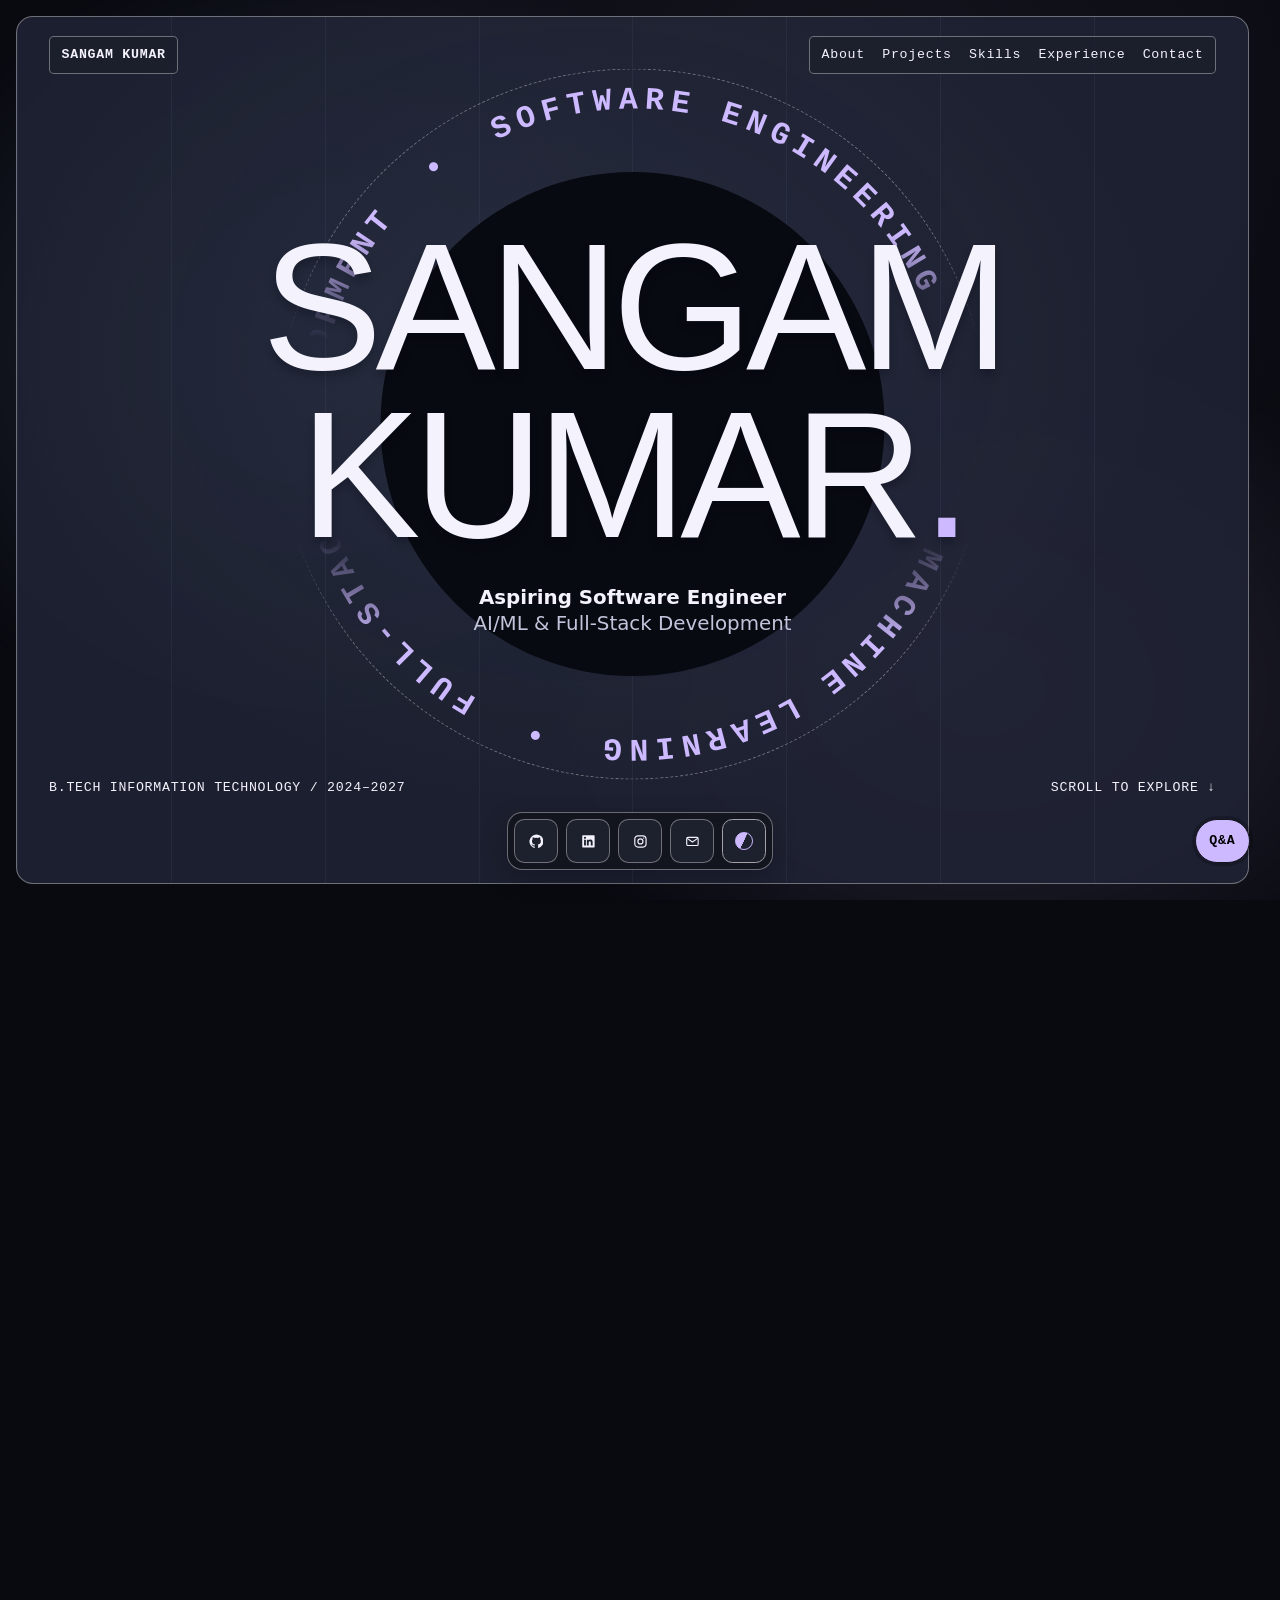
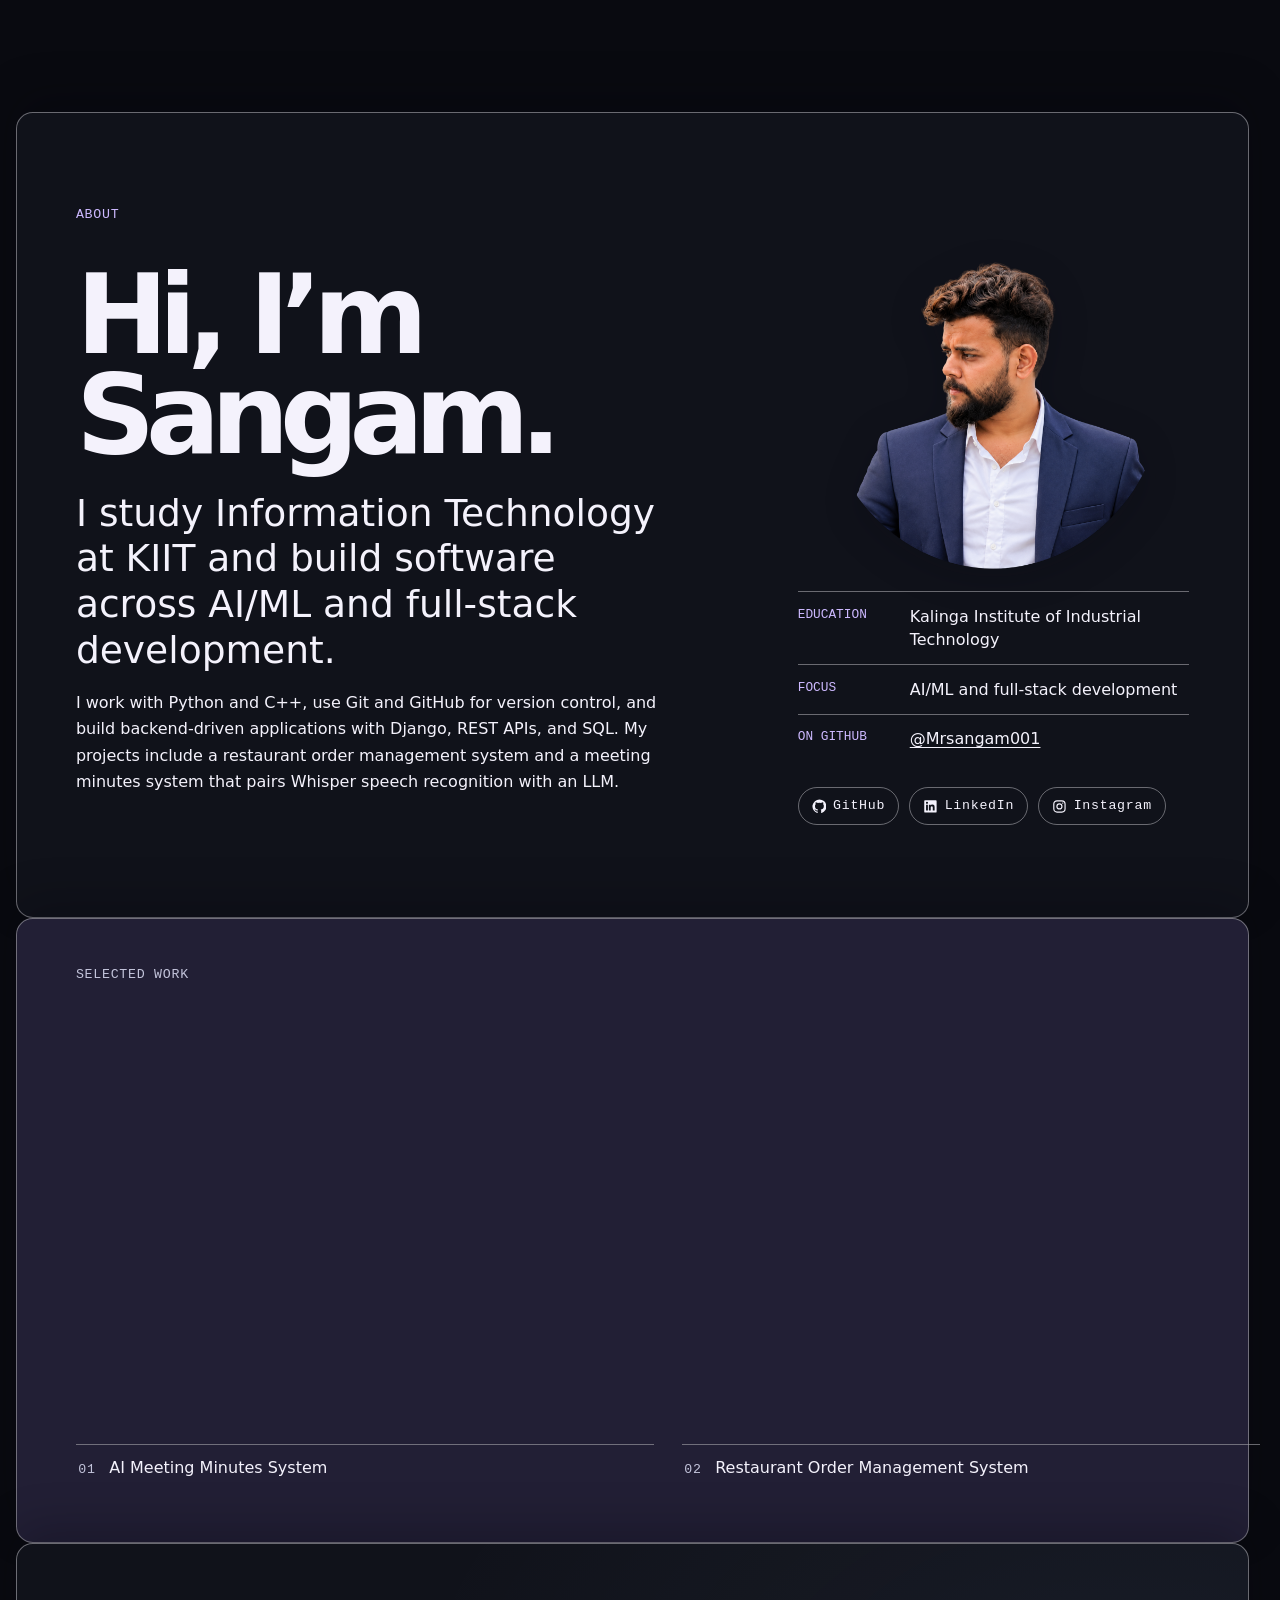
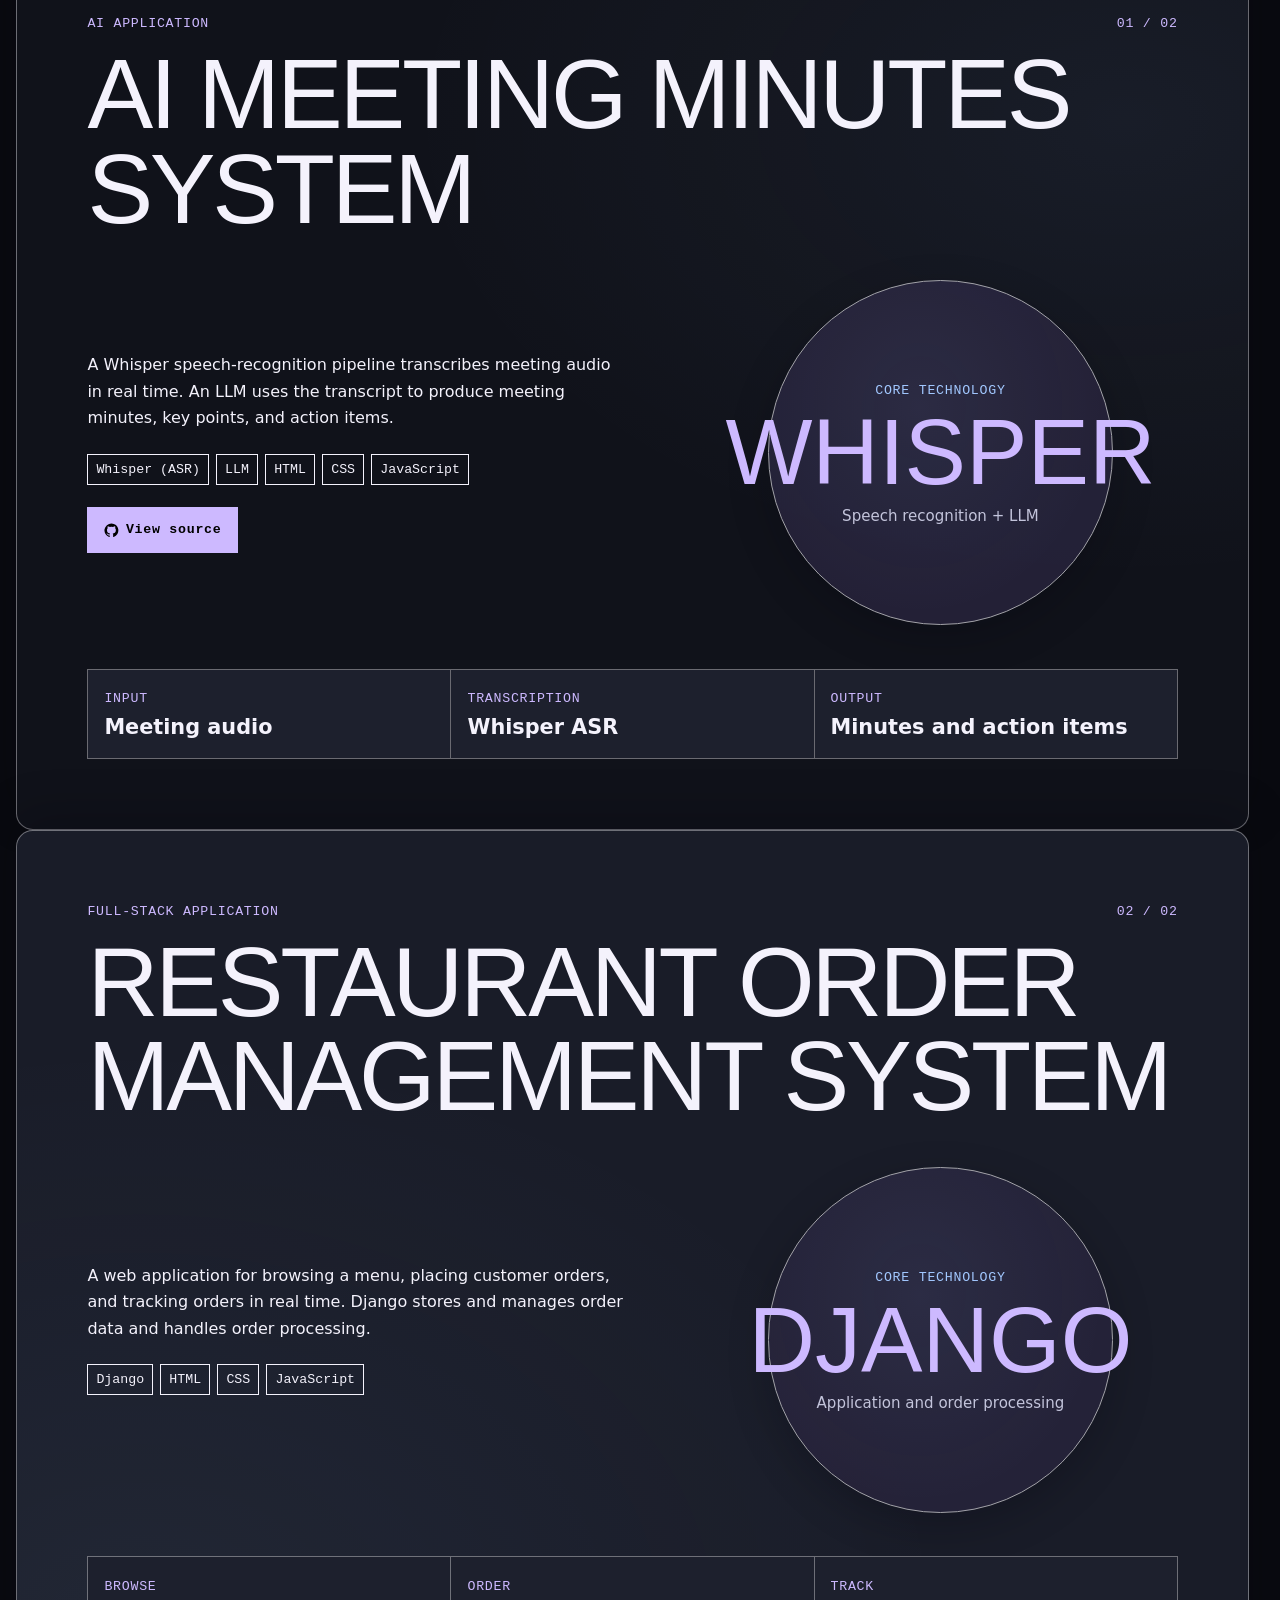
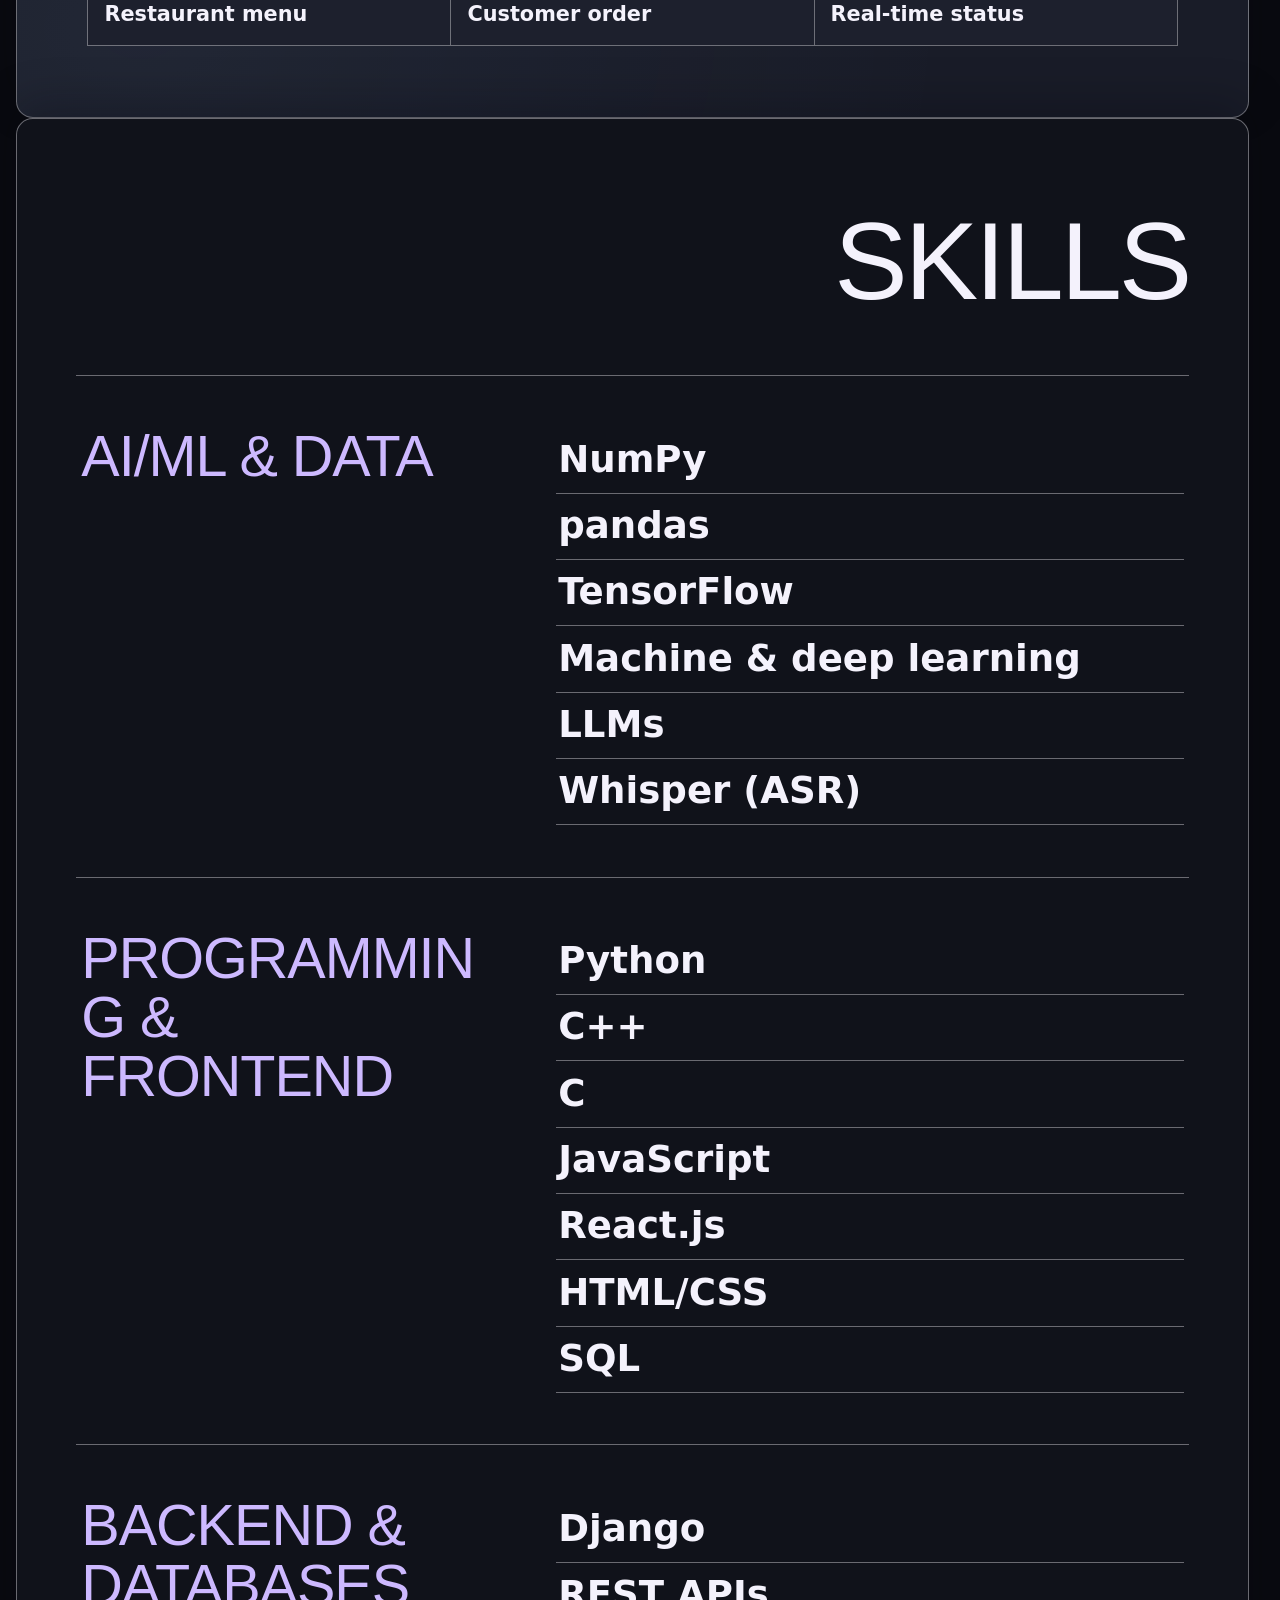
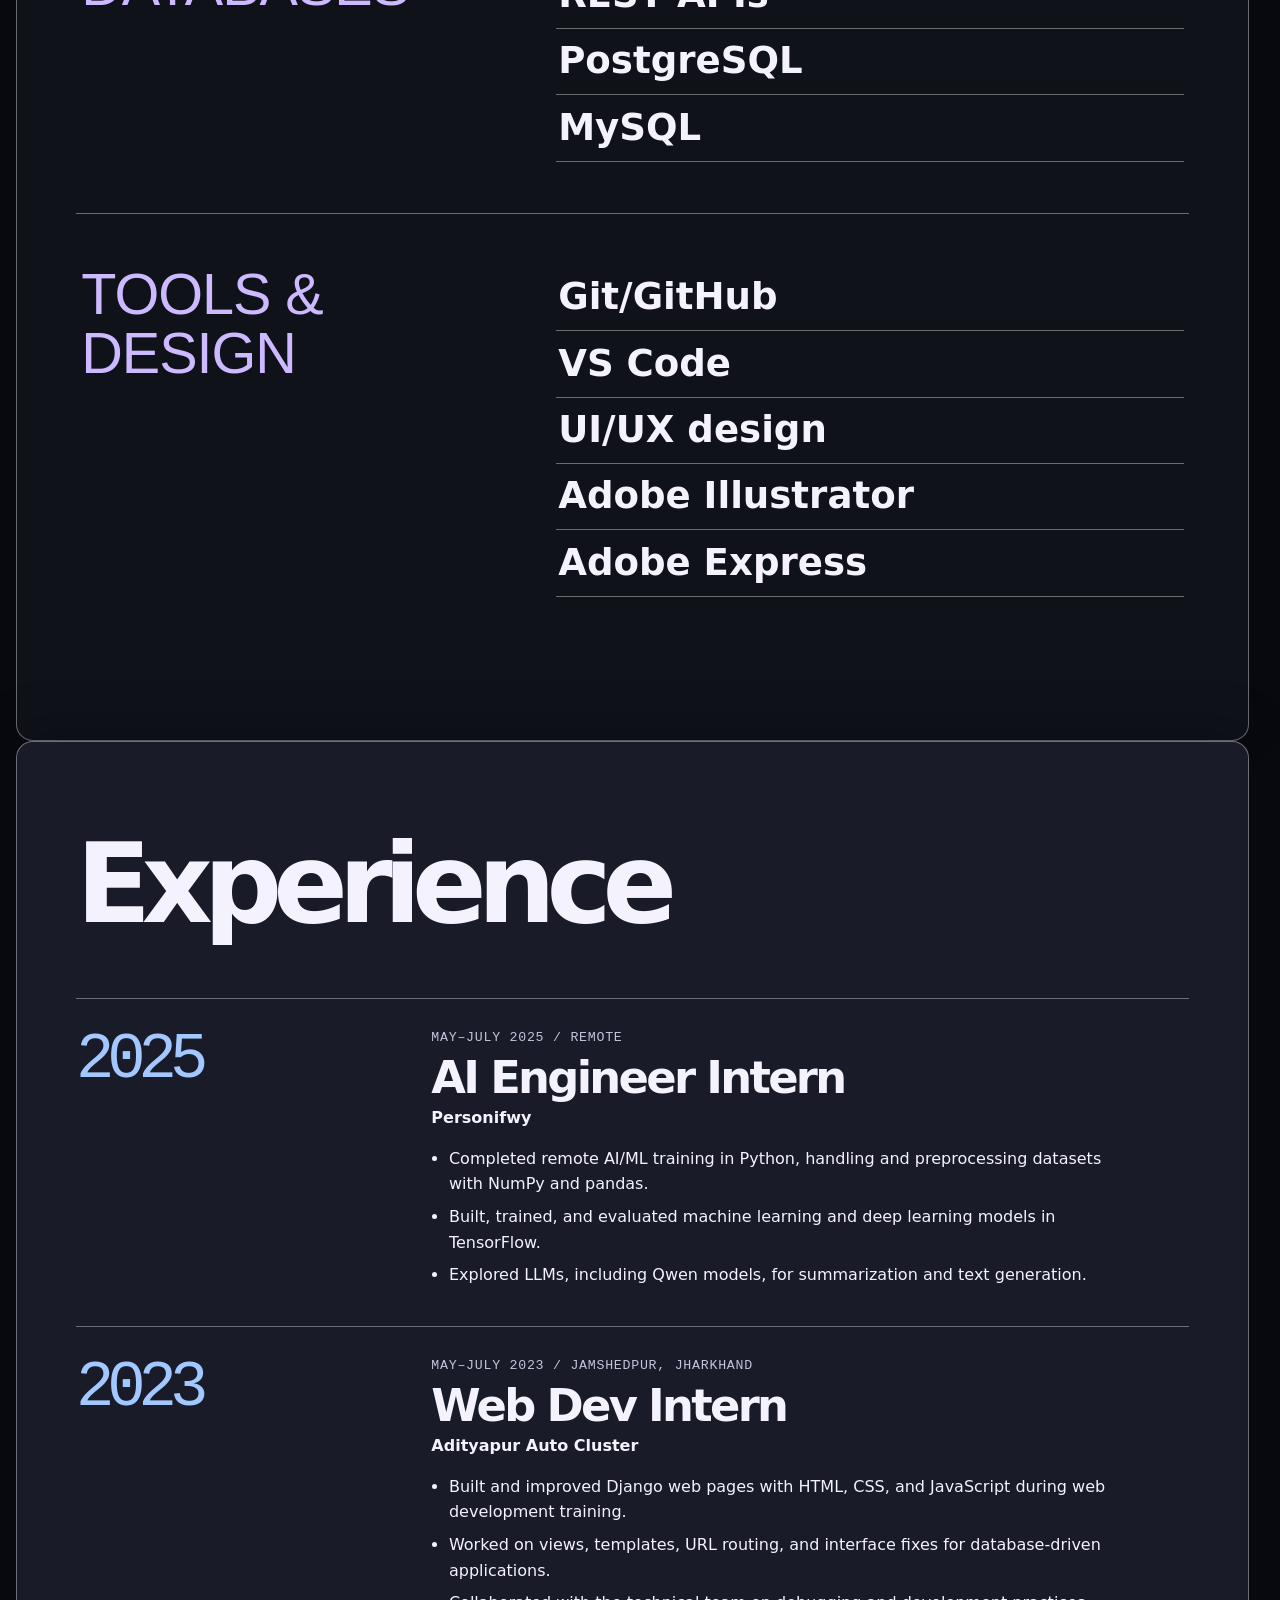
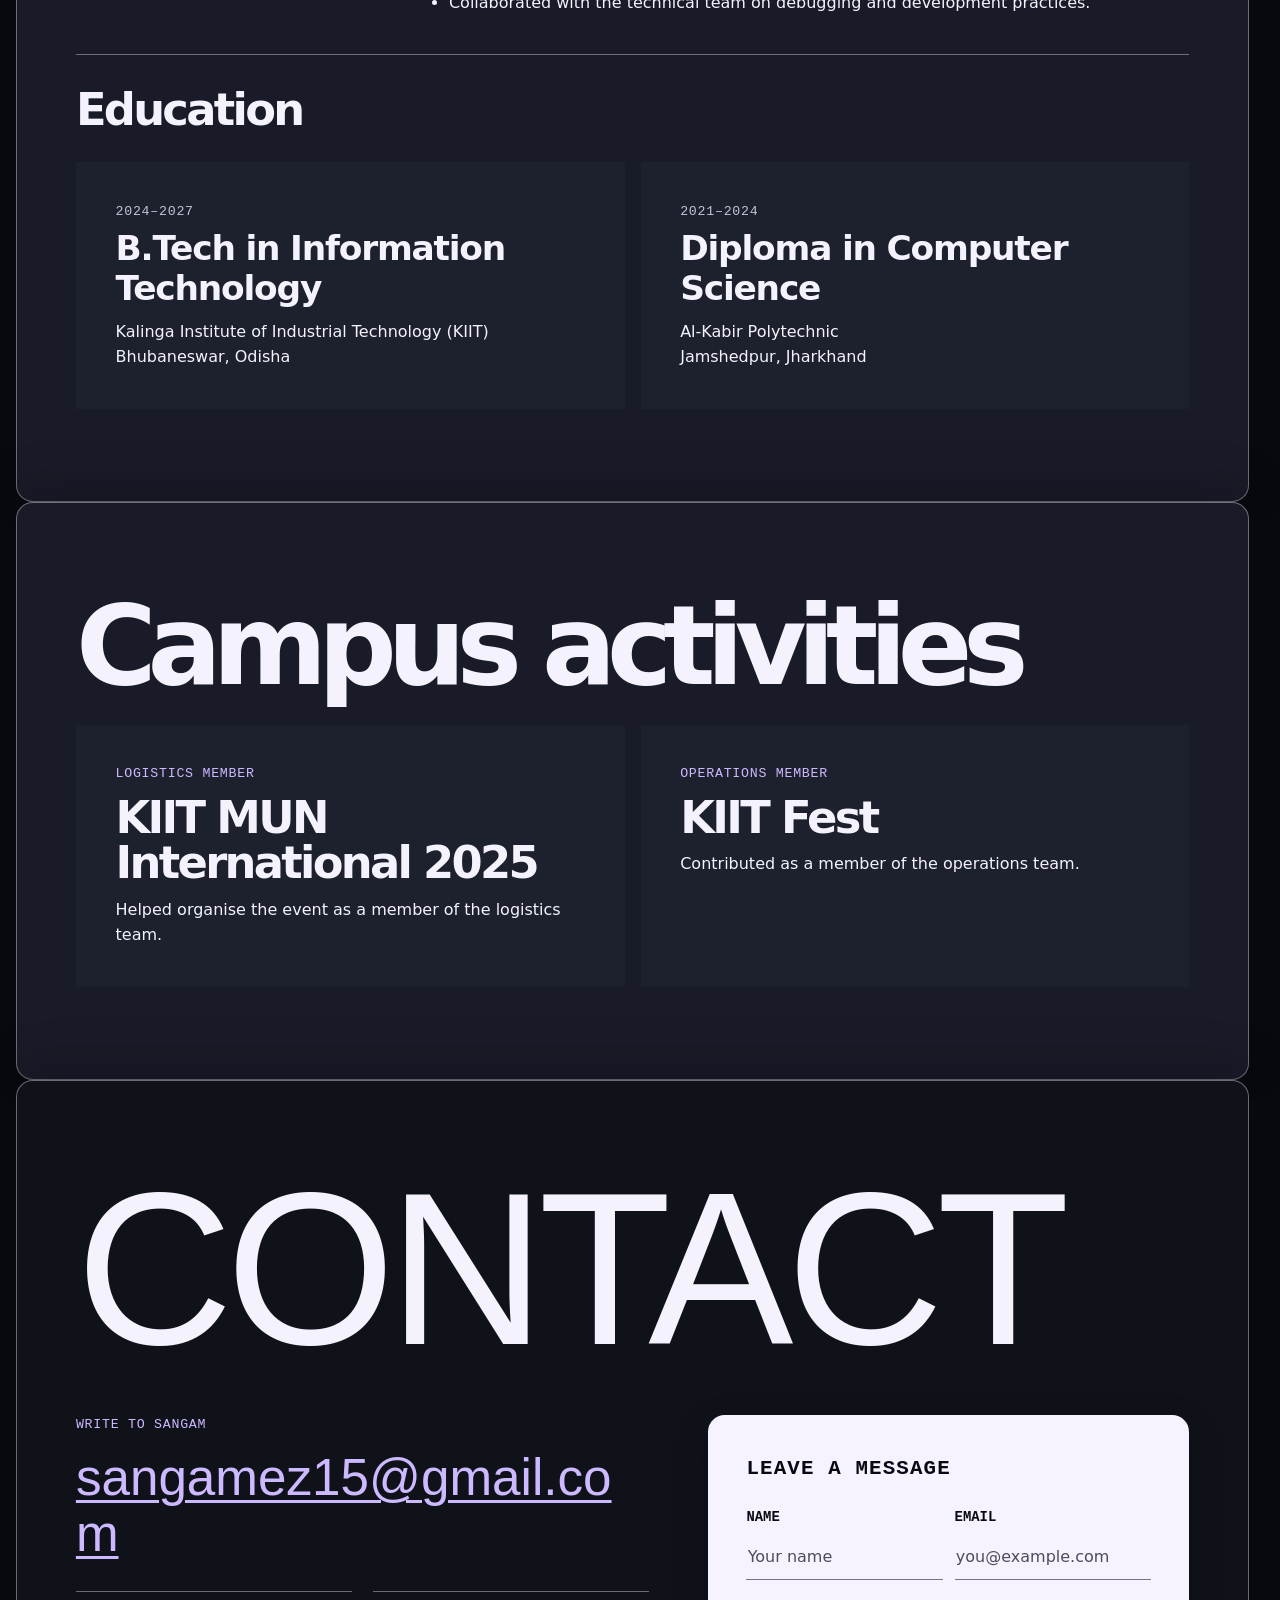
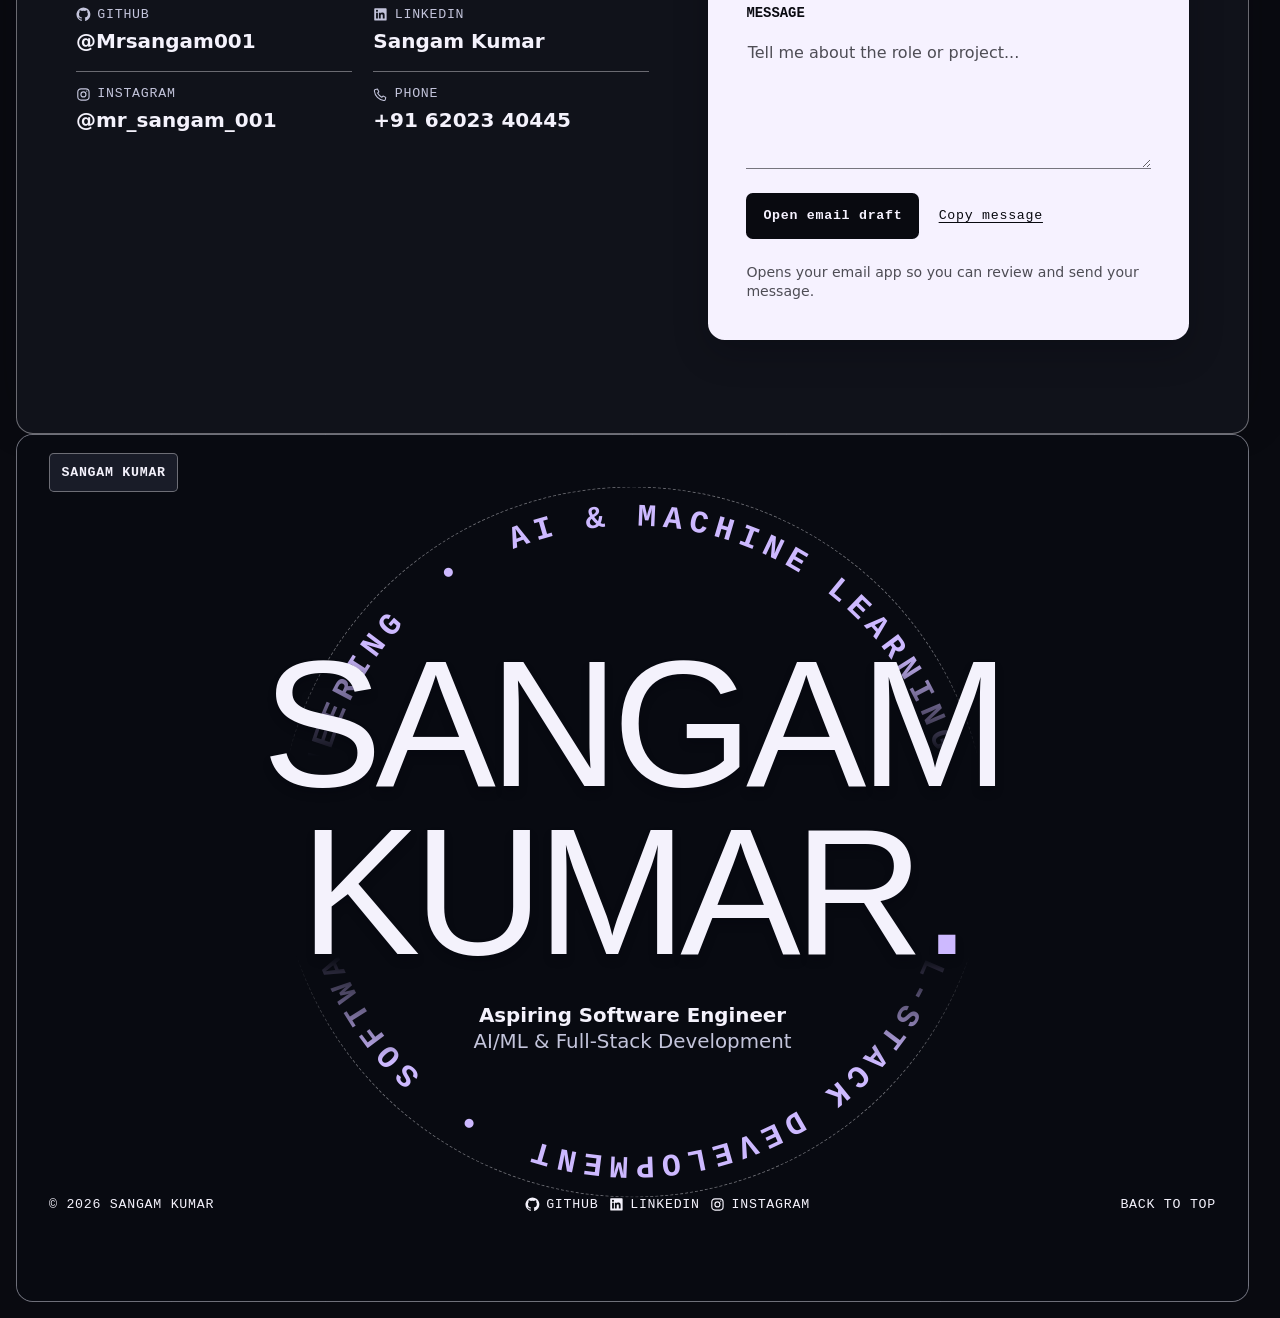
==== commit 747efea1: "Fix deployed profile portrait path" ====
--- a/index.html
+++ b/index.html
@@ -101,7 +101,7 @@
           </div>
           <div class="about-side">
             <figure class="about-portrait">
-              <img src="/assets/sangam-portrait.png" alt="Sangam Kumar" width="1254" height="1254" loading="eager" fetchpriority="high" decoding="async">
+              <img src="/sangam-portrait.png" alt="Sangam Kumar" width="1254" height="1254" loading="eager" fetchpriority="high" decoding="async">
             </figure>
             <dl class="facts">
               <div><dt>Education</dt><dd>Kalinga Institute of Industrial Technology</dd></div>
